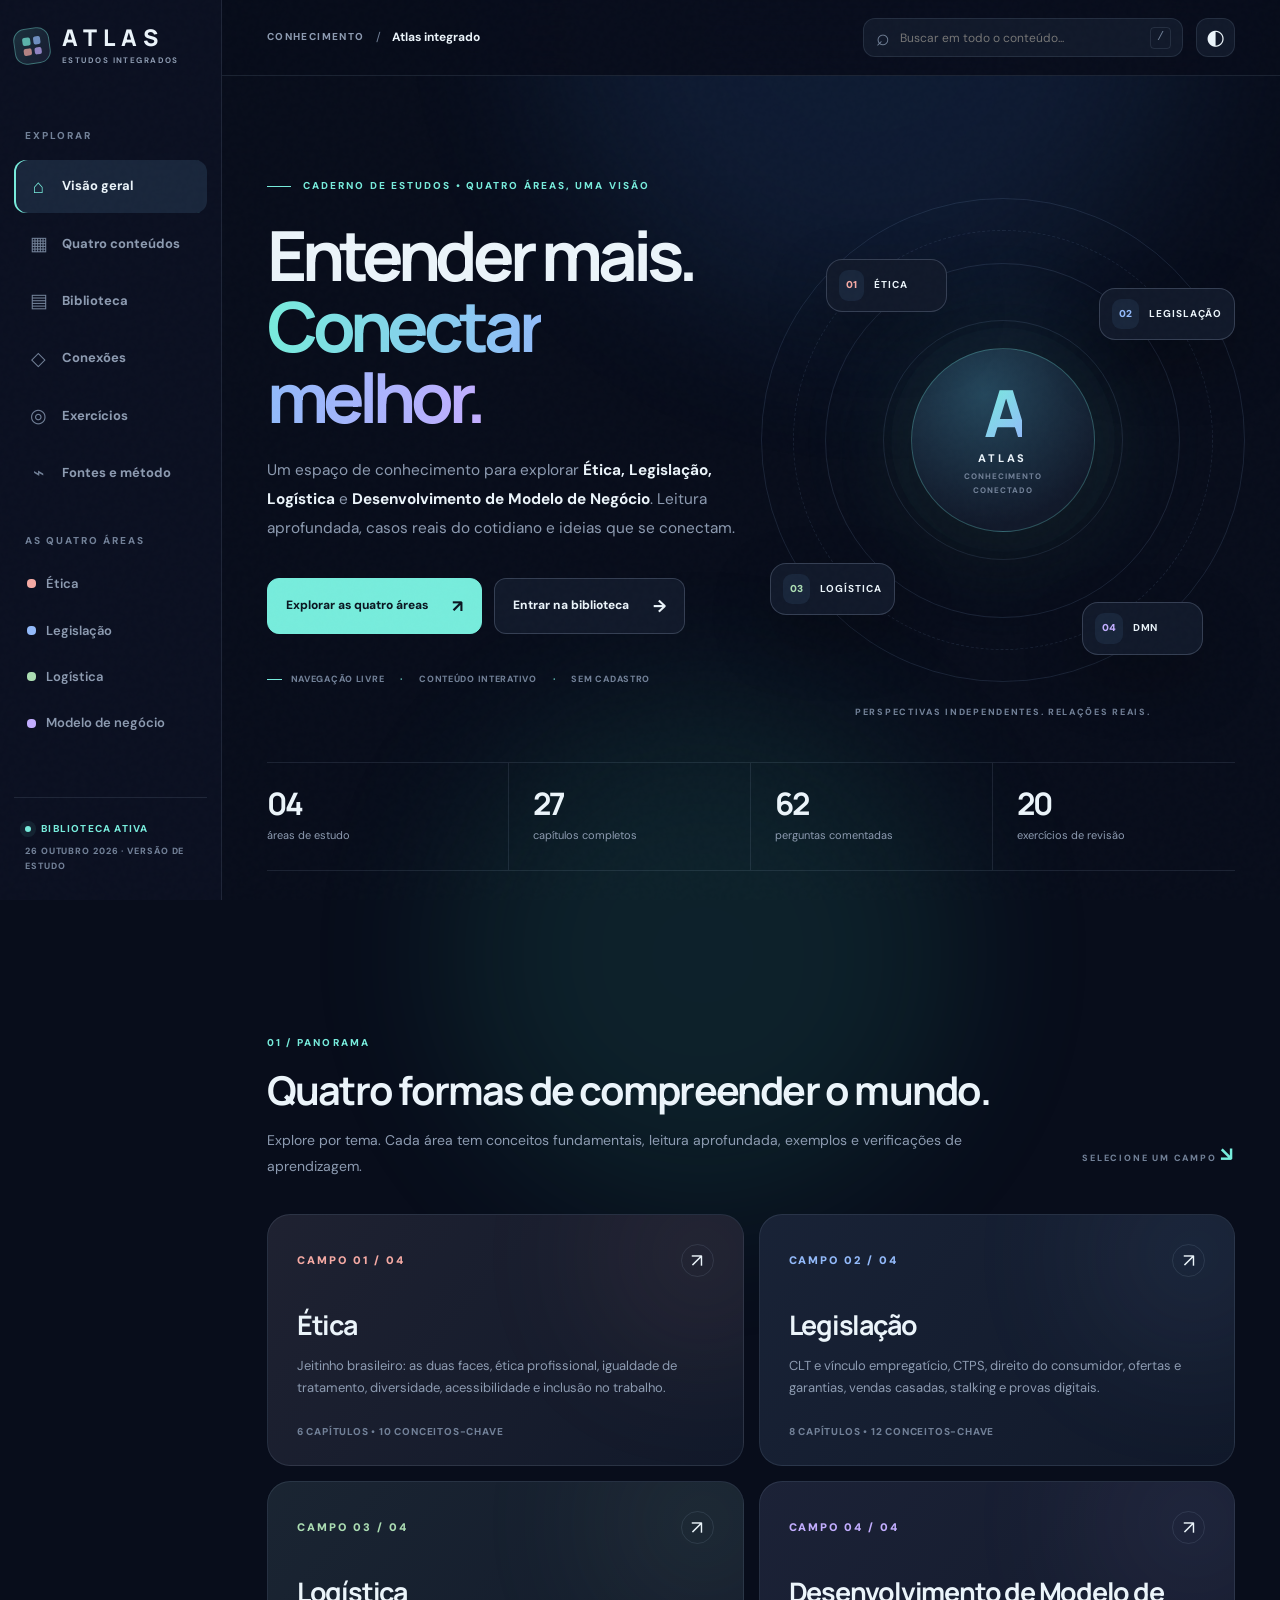
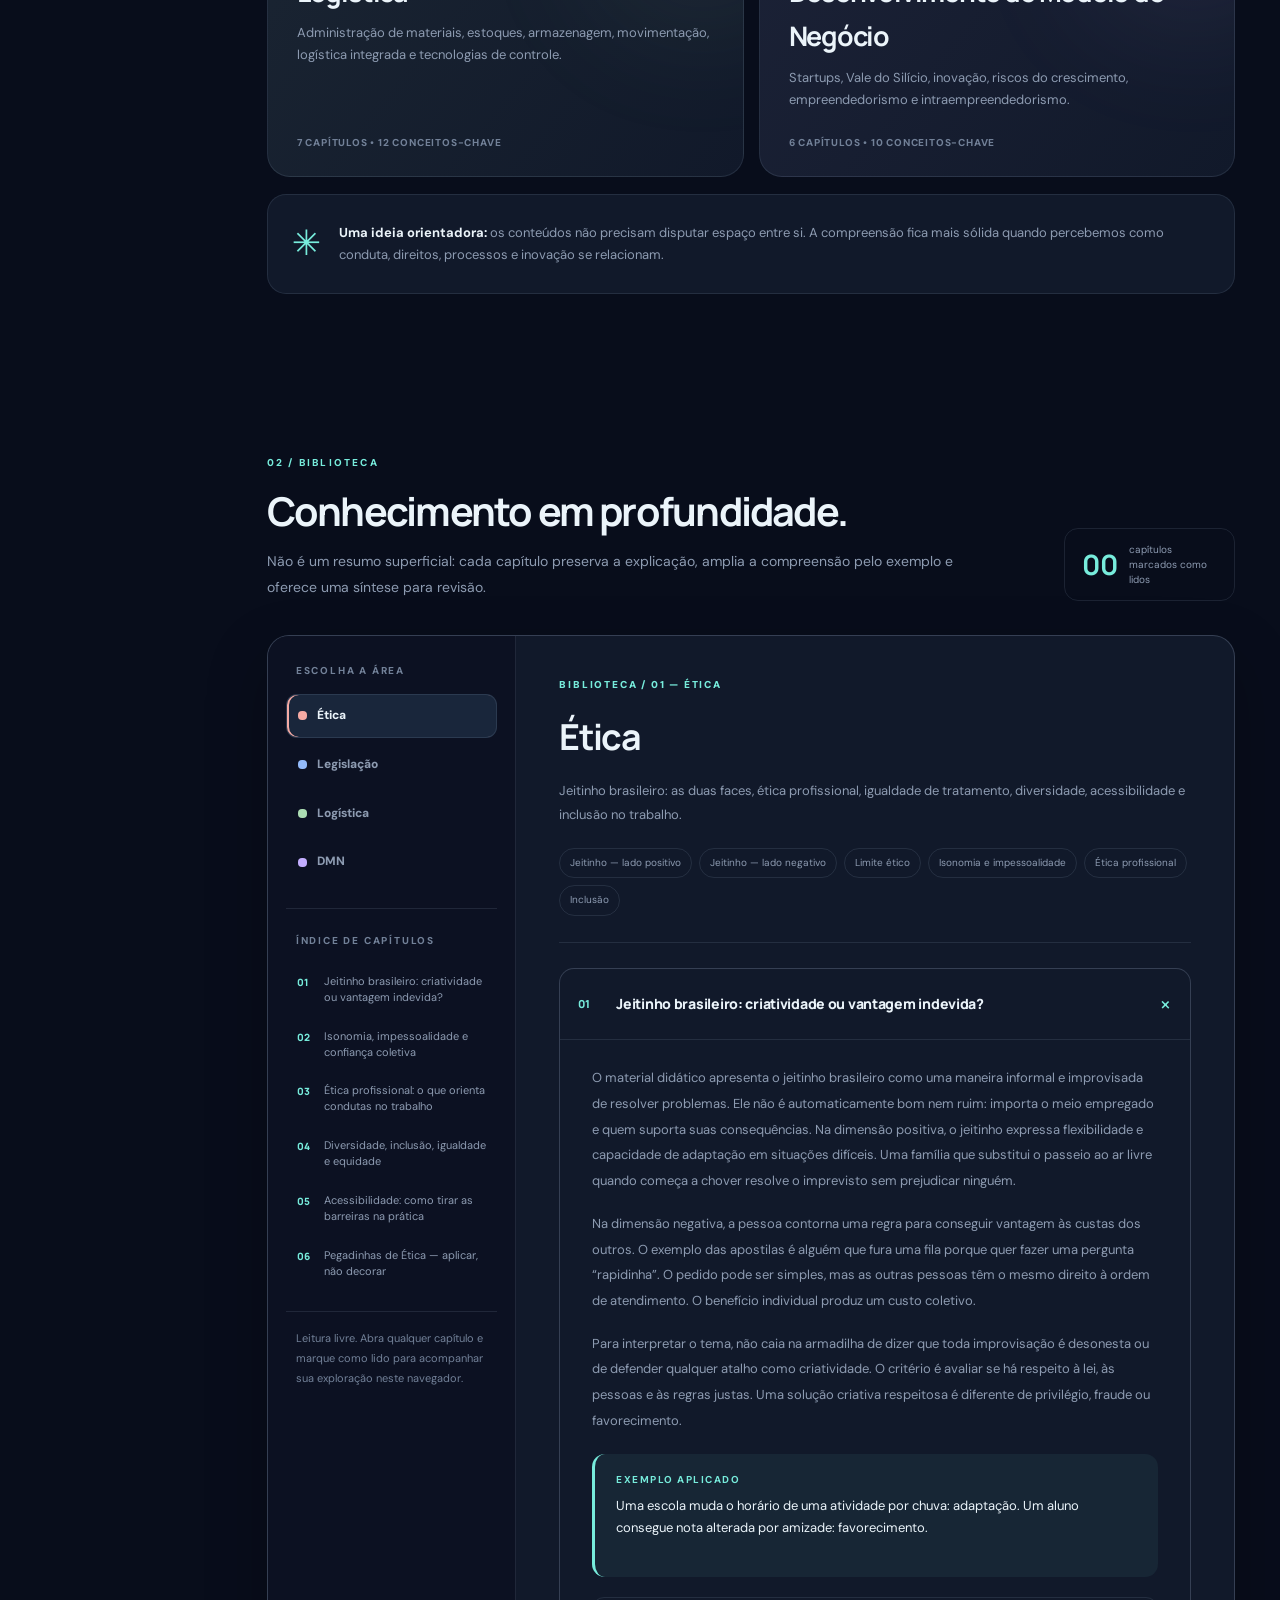
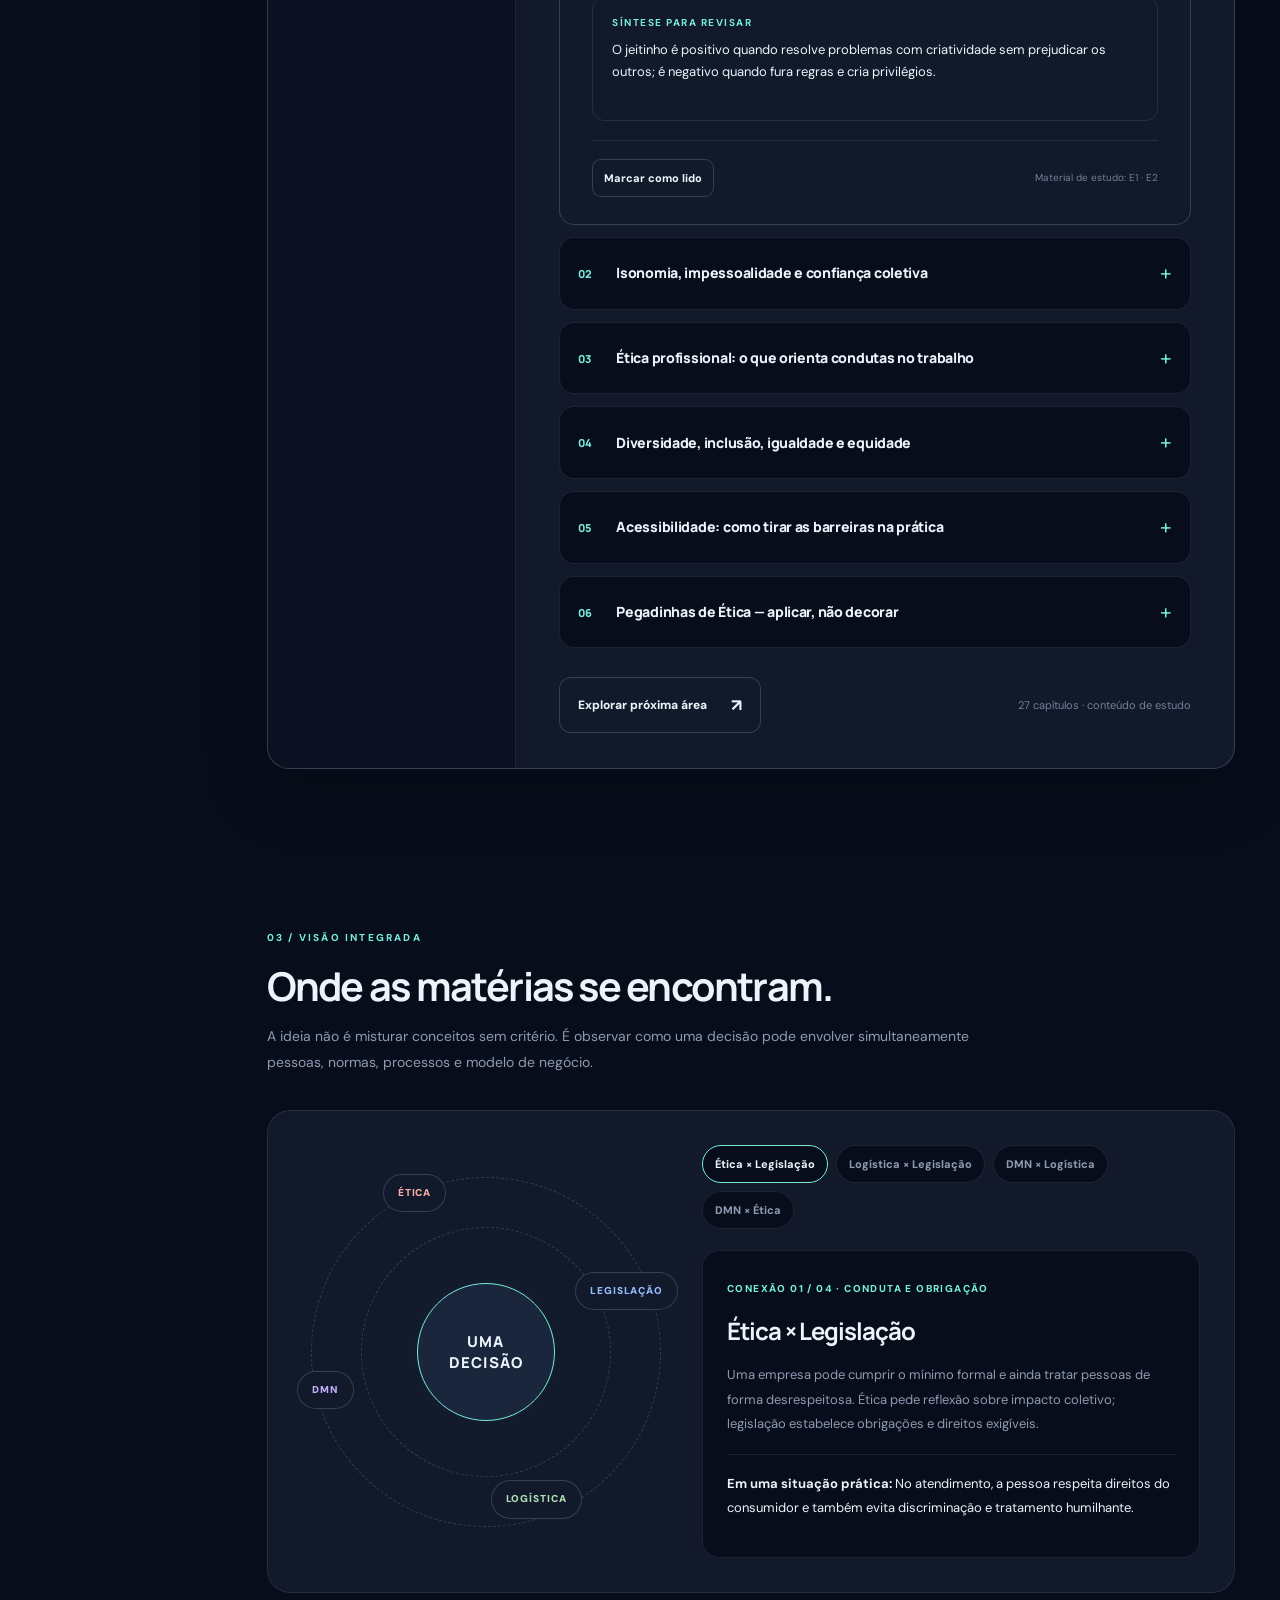
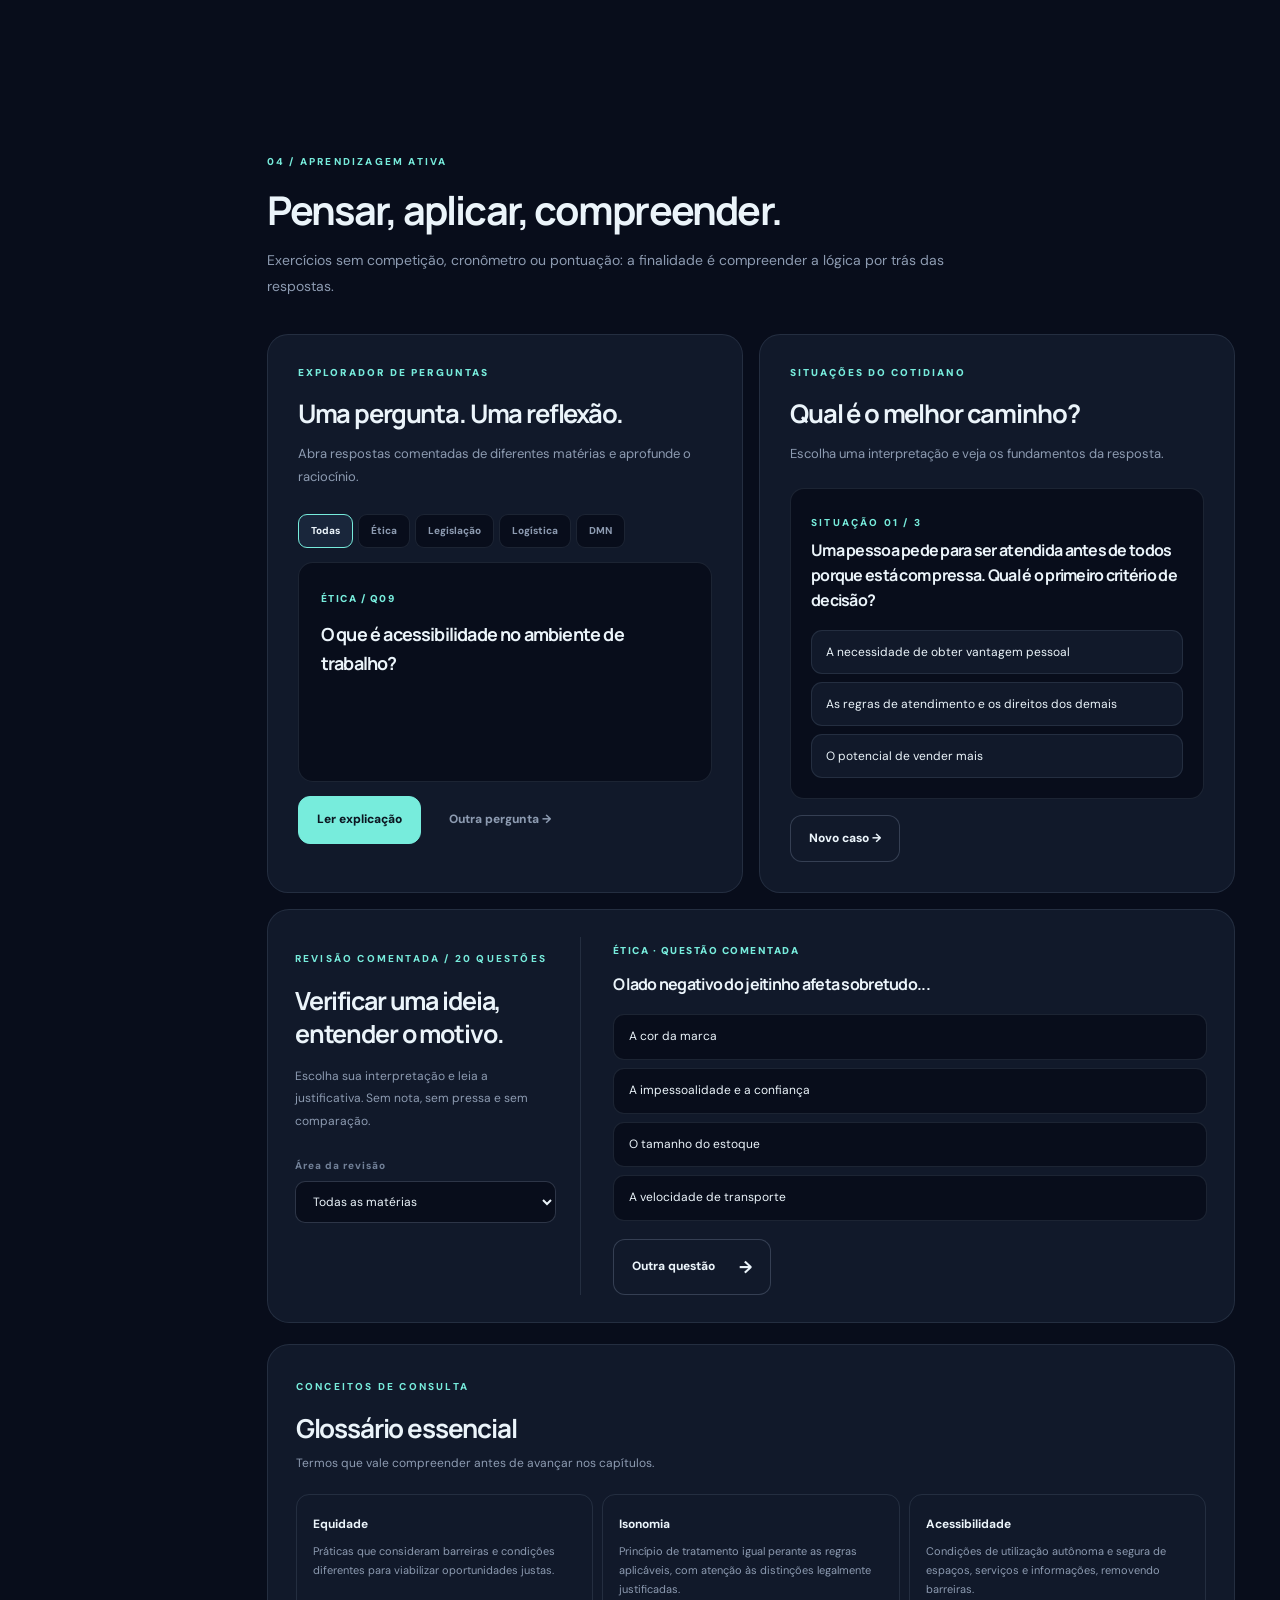
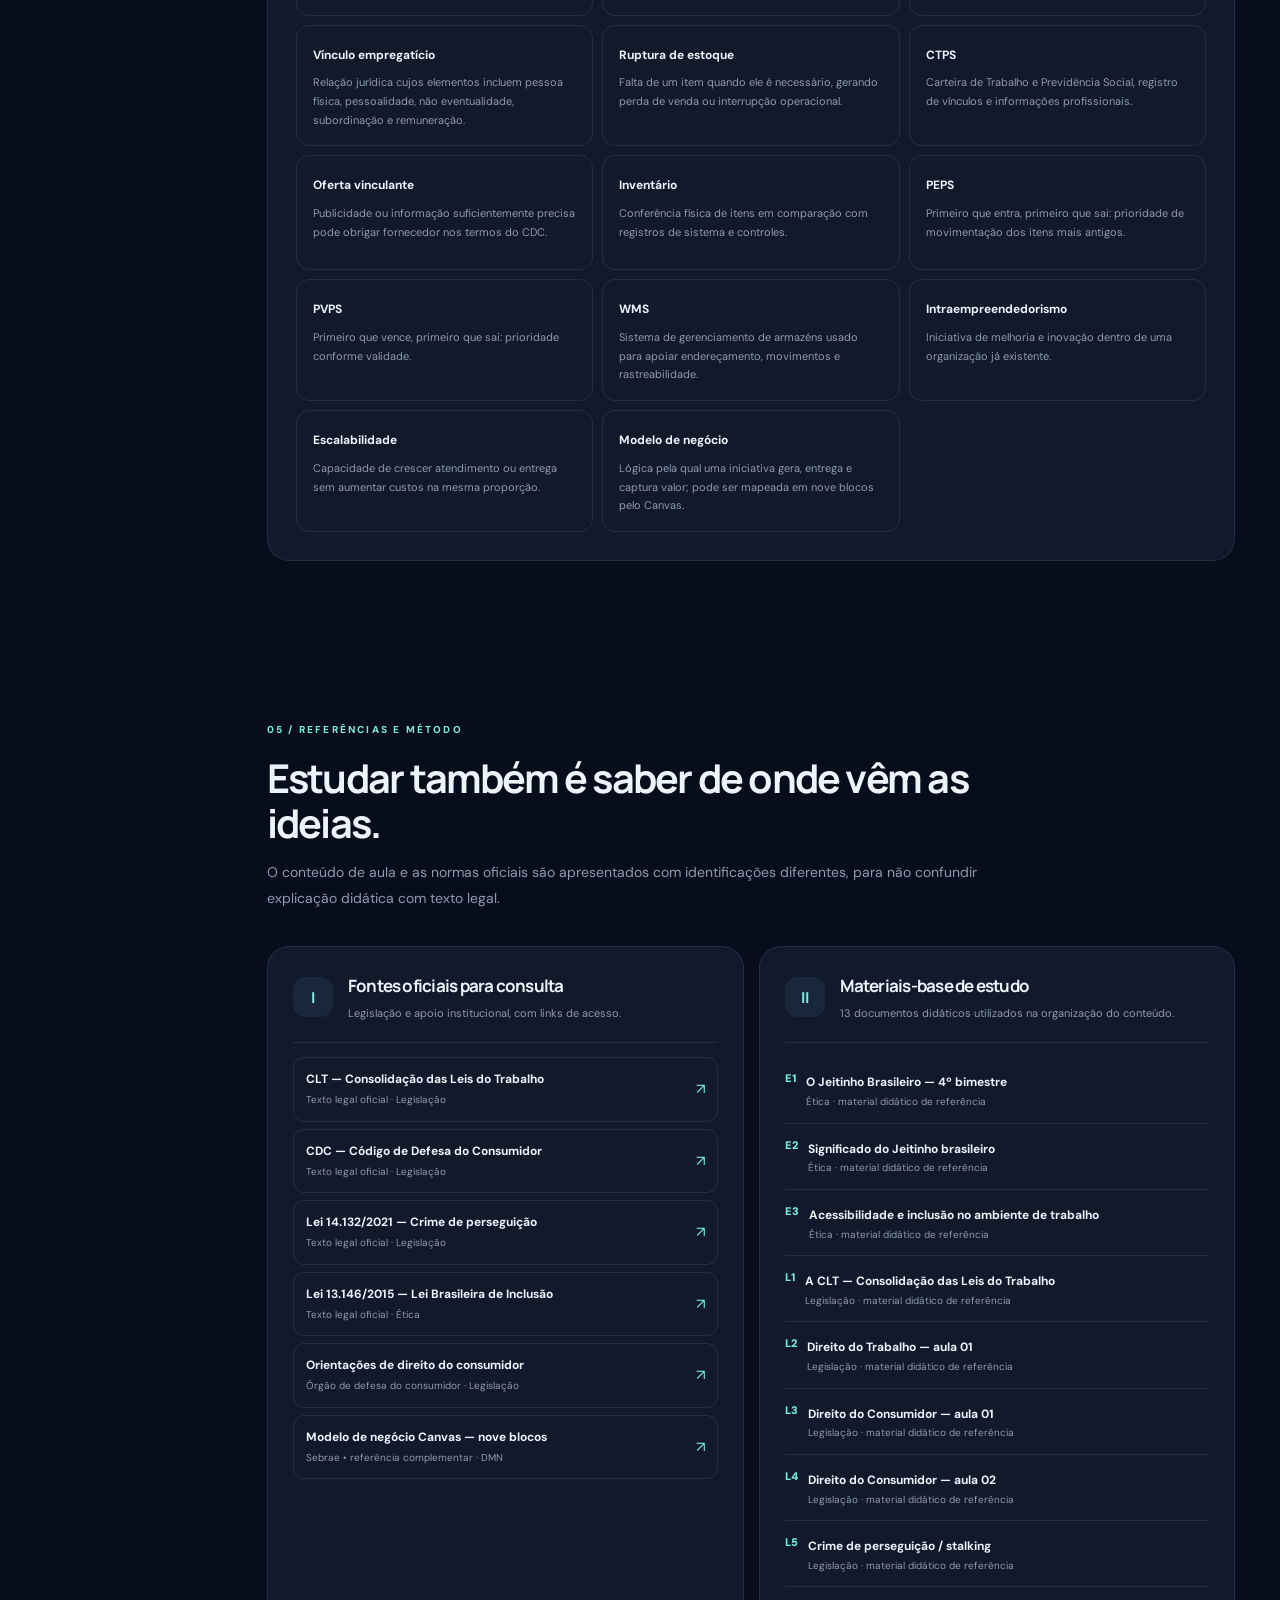
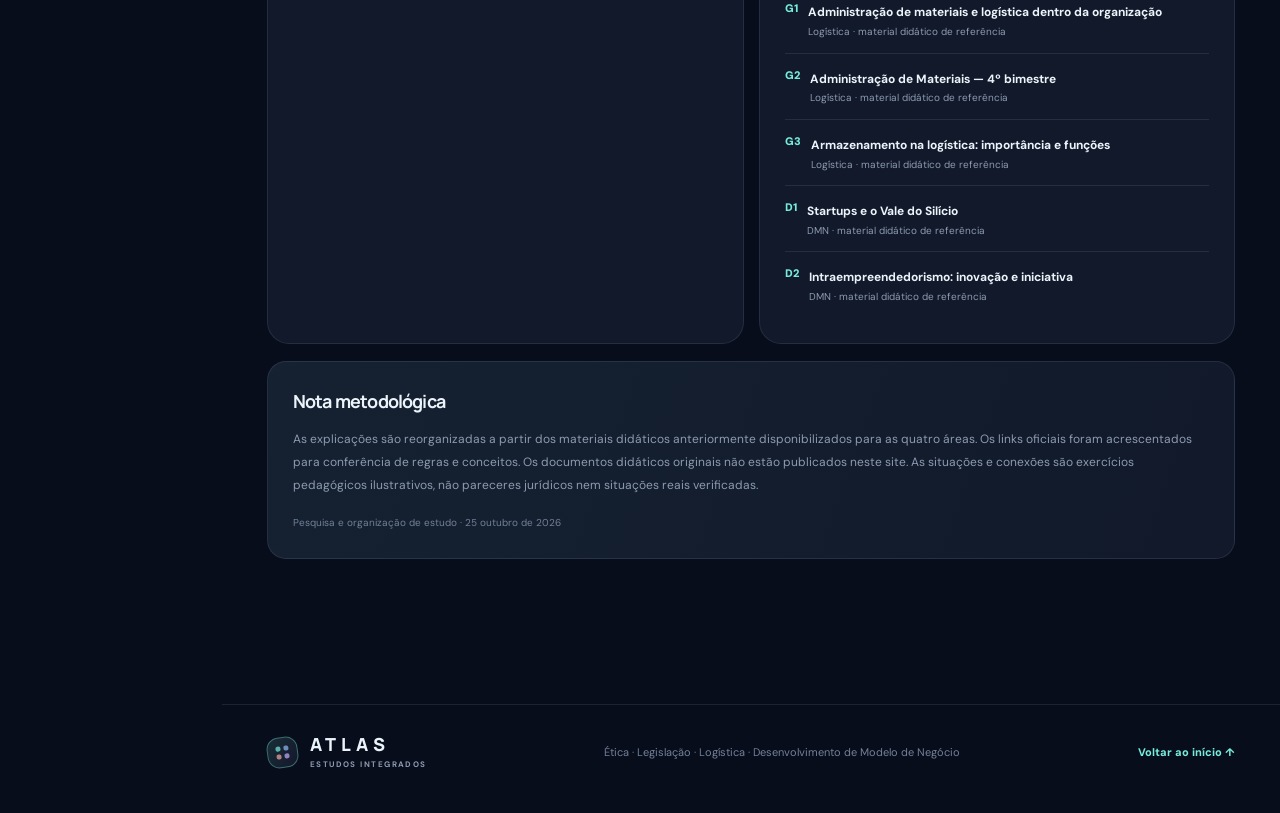
==== index.html @ 0738936f "Publica ATLAS: Ética, Legislação, Logística e DMN com estudo interativo" ====
<!DOCTYPE html>
<html lang="pt-BR" data-theme="dark">
<head>
  <meta charset="utf-8">
  <meta name="viewport" content="width=device-width, initial-scale=1">
  <meta name="theme-color" content="#080e1d">
  <meta name="description" content="Atlas de estudos: Ética, Legislação, Logística e Desenvolvimento de Modelo de Negócio. Biblioteca interativa com 27 capítulos, exemplos, conceitos, exercícios e fontes.">
  <title>ATLAS | Quatro áreas do conhecimento</title>
  <link rel="icon" type="image/svg+xml" href="assets/favicon.svg">
  <link rel="stylesheet" href="assets/style.css">
  <script defer src="assets/data.js"></script>
  <script defer src="assets/app.js"></script>
</head>
<body>
  <div class="ambient ambient-one" aria-hidden="true"></div><div class="ambient ambient-two" aria-hidden="true"></div>
  <div class="grain" aria-hidden="true"></div>
  <div class="page-progress" id="pageProgress" aria-hidden="true"></div>
  <div class="app-shell">
    <aside class="side" id="sidebar" aria-label="Navegação principal">
      <a class="brand" href="#inicio" aria-label="ATLAS, início"><span class="brand-icon"><span></span><span></span><span></span><span></span></span><span class="brand-name">ATLAS <small>ESTUDOS INTEGRADOS</small></span></a>
      <div class="side-label">EXPLORAR</div>
      <nav class="side-nav">
        <a class="nav-item active" href="#inicio"><span class="nav-symbol">⌂</span> Visão geral</a>
        <a class="nav-item" href="#materias"><span class="nav-symbol">▦</span> Quatro conteúdos</a>
        <a class="nav-item" href="#biblioteca"><span class="nav-symbol">▤</span> Biblioteca</a>
        <a class="nav-item" href="#conexoes"><span class="nav-symbol">◇</span> Conexões</a>
        <a class="nav-item" href="#pratica"><span class="nav-symbol">◎</span> Exercícios</a>
        <a class="nav-item" href="#fontes"><span class="nav-symbol">⌁</span> Fontes e método</a>
      </nav>
      <div class="side-label" style="margin-top:33px">AS QUATRO ÁREAS</div>
      <div class="side-subjects">
        <button class="side-subject" data-subject="etica"><span class="subject-dot coral"></span>Ética</button>
        <button class="side-subject" data-subject="leg"><span class="subject-dot blue"></span>Legislação</button>
        <button class="side-subject" data-subject="log"><span class="subject-dot green"></span>Logística</button>
        <button class="side-subject" data-subject="dmn"><span class="subject-dot purple"></span>Modelo de negócio</button>
      </div>
      <div class="side-footer"><span class="live-point"></span> BIBLIOTECA ATIVA <small>26 OUTUBRO 2026 · VERSÃO DE ESTUDO</small></div>
    </aside>
    <div class="main-wrap">
      <header class="topbar">
        <button class="icon-btn menu-trigger" id="mobileMenu" aria-label="Abrir menu" aria-expanded="false">☰</button>
        <div class="top-location"><span class="crumb">CONHECIMENTO</span><span class="crumb-div">/</span><strong>Atlas integrado</strong></div>
        <div class="top-actions">
          <div class="search-wrap"><span class="search-icon">⌕</span><input id="siteSearch" type="search" autocomplete="off" aria-label="Pesquisar no atlas" placeholder="Buscar em todo o conteúdo..."><kbd>/</kbd><div class="search-results" id="searchResults" role="status" aria-live="polite" hidden></div></div>
          <button class="icon-btn" id="themeToggle" type="button" aria-label="Alternar tema" title="Alternar visual">◐</button>
        </div>
      </header>
      <main>
        <section id="inicio" class="hero section-shell">
          <div class="hero-copy reveal">
            <div class="eyebrow"><span class="mini-line"></span>CADERNO DE ESTUDOS • QUATRO ÁREAS, UMA VISÃO</div>
            <h1>Entender mais.<br><span class="display-accent">Conectar melhor.</span></h1>
            <p class="hero-desc">Um espaço de conhecimento para explorar <strong>Ética, Legislação, Logística</strong> e <strong>Desenvolvimento de Modelo de Negócio</strong>. Leitura aprofundada, casos reais do cotidiano e ideias que se conectam.</p>
            <div class="hero-ctas"><a class="btn btn-main" href="#materias">Explorar as quatro áreas <span>↗</span></a><a class="btn btn-soft" href="#biblioteca">Entrar na biblioteca <span>→</span></a></div>
            <div class="hero-meta"><span><i class="meta-line"></i> NAVEGAÇÃO LIVRE</span><span>CONTEÚDO INTERATIVO</span><span>SEM CADASTRO</span></div>
          </div>
          <div class="hero-visual reveal" aria-label="Visualização ilustrativa das quatro áreas de conhecimento">
            <div class="visual-glow"></div><div class="orbit orbit-one"></div><div class="orbit orbit-two"></div><div class="orbit orbit-three"></div><div class="orbit-dashed"></div>
            <div class="orbit-center"><span class="center-figure">A</span><small>ATLAS</small><span>CONHECIMENTO<br>CONECTADO</span></div>
            <button class="orbit-node orb-etica" data-subject="etica"><span class="node-mark coral">01</span><strong>ÉTICA</strong></button>
            <button class="orbit-node orb-leg" data-subject="leg"><span class="node-mark blue">02</span><strong>LEGISLAÇÃO</strong></button>
            <button class="orbit-node orb-log" data-subject="log"><span class="node-mark green">03</span><strong>LOGÍSTICA</strong></button>
            <button class="orbit-node orb-dmn" data-subject="dmn"><span class="node-mark purple">04</span><strong>DMN</strong></button>
            <div class="orbit-caption">PERSPECTIVAS INDEPENDENTES. RELAÇÕES REAIS.</div>
          </div>
          <div class="hero-stats reveal">
            <div><strong>04</strong><span>áreas de estudo</span></div><div><strong>27</strong><span>capítulos completos</span></div><div><strong>62</strong><span>perguntas comentadas</span></div><div><strong>20</strong><span>exercícios de revisão</span></div>
          </div>
        </section>
        <section id="materias" class="section-shell section-space">
          <div class="section-heading reveal"><div><span class="kicker">01 / PANORAMA</span><h2>Quatro formas de compreender o mundo.</h2><p>Explore por tema. Cada área tem conceitos fundamentais, leitura aprofundada, exemplos e verificações de aprendizagem.</p></div><span class="heading-aside">SELECIONE UM CAMPO <span>↘</span></span></div>
          <div class="subject-cards" id="subjectCards"></div>
          <div class="principle reveal"><span class="principle-star">✳</span><p><strong>Uma ideia orientadora:</strong> os conteúdos não precisam disputar espaço entre si. A compreensão fica mais sólida quando percebemos como conduta, direitos, processos e inovação se relacionam.</p></div>
        </section>
        <section id="biblioteca" class="section-shell section-space library">
          <div class="section-heading reveal"><div><span class="kicker">02 / BIBLIOTECA</span><h2>Conhecimento em profundidade.</h2><p>Não é um resumo superficial: cada capítulo preserva a explicação, amplia a compreensão pelo exemplo e oferece uma síntese para revisão.</p></div><div class="library-count"><span id="readCount">0</span><small>capítulos marcados como lidos</small></div></div>
          <div class="library-workspace reveal">
            <div class="library-rail"><span class="rail-label">ESCOLHA A ÁREA</span><div class="subject-tabs" id="subjectTabs"></div><div class="rail-line"></div><span class="rail-label">ÍNDICE DE CAPÍTULOS</span><div id="chapterIndex" class="chapter-index"></div><div class="rail-tip">Leitura livre. Abra qualquer capítulo e marque como lido para acompanhar sua exploração neste navegador.</div></div>
            <div class="reading-pane"><div class="reading-head"><span class="reading-overline" id="readingOverline">ÁREA DE ESTUDO</span><h3 id="readingTitle">Ética</h3><p id="readingDescription"></p><div class="topic-chips" id="keyTopics"></div></div><div id="chapterList" class="chapter-list"></div><div class="reading-bottom"><button class="btn btn-soft" id="nextSubject" type="button">Explorar próxima área <span>↗</span></button><span>27 capítulos · conteúdo de estudo</span></div></div>
          </div>
        </section>
        <section id="conexoes" class="section-shell section-space">
          <div class="section-heading reveal"><div><span class="kicker">03 / VISÃO INTEGRADA</span><h2>Onde as matérias se encontram.</h2><p>A ideia não é misturar conceitos sem critério. É observar como uma decisão pode envolver simultaneamente pessoas, normas, processos e modelo de negócio.</p></div></div>
          <div class="connection-layout reveal"><div class="connection-map"><div class="connection-ring ring-a"></div><div class="connection-ring ring-b"></div><div class="connection-core">UMA<br>DECISÃO</div><span class="connection-node co-1">ÉTICA</span><span class="connection-node co-2">LEGISLAÇÃO</span><span class="connection-node co-3">LOGÍSTICA</span><span class="connection-node co-4">DMN</span></div><div class="connection-content"><div class="connection-controls" id="connectionControls"></div><article class="connection-detail" id="connectionDetail" aria-live="polite"></article></div></div>
        </section>
        <section id="pratica" class="section-shell section-space">
          <div class="section-heading reveal"><div><span class="kicker">04 / APRENDIZAGEM ATIVA</span><h2>Pensar, aplicar, compreender.</h2><p>Exercícios sem competição, cronômetro ou pontuação: a finalidade é compreender a lógica por trás das respostas.</p></div></div>
          <div class="practice-grid reveal"><article class="practice-card practice-feature"><div class="practice-tag">EXPLORADOR DE PERGUNTAS</div><h3>Uma pergunta. Uma reflexão.</h3><p>Abra respostas comentadas de diferentes matérias e aprofunde o raciocínio.</p><div class="filter-row" id="questionFilters"></div><div class="question-display" id="questionDisplay"></div><div class="practice-actions"><button class="btn btn-main" type="button" id="revealAnswer">Ler explicação</button><button class="btn btn-quiet" type="button" id="newQuestion">Outra pergunta →</button></div></article><article class="practice-card practice-quiz"><div class="practice-tag">SITUAÇÕES DO COTIDIANO</div><h3>Qual é o melhor caminho?</h3><p>Escolha uma interpretação e veja os fundamentos da resposta.</p><div id="caseDisplay"></div><button class="btn btn-soft" type="button" id="nextCase">Novo caso →</button></article></div>
          <div class="reflection-workspace reveal"><div class="reflection-intro"><span class="kicker">REVISÃO COMENTADA / 20 QUESTÕES</span><h3>Verificar uma ideia, entender o motivo.</h3><p>Escolha sua interpretação e leia a justificativa. Sem nota, sem pressa e sem comparação.</p><div class="reflection-controls"><label for="reflectionScope">Área da revisão</label><select id="reflectionScope"><option value="all">Todas as matérias</option><option value="etica">Ética</option><option value="leg">Legislação</option><option value="log">Logística</option><option value="dmn">DMN</option></select></div></div><div class="reflection-body"><div id="reflectionCard"></div><button type="button" class="btn btn-soft" id="nextReflection">Outra questão <span>→</span></button></div></div>
          <div class="practice-extra reveal"><div class="practice-extra-title"><span class="kicker">CONCEITOS DE CONSULTA</span><h3>Glossário essencial</h3><p>Termos que vale compreender antes de avançar nos capítulos.</p></div><div id="glossaryGrid" class="glossary-grid"></div></div>
        </section>
        <section id="fontes" class="section-shell section-space sources-section">
          <div class="section-heading reveal"><div><span class="kicker">05 / REFERÊNCIAS E MÉTODO</span><h2>Estudar também é saber de onde vêm as ideias.</h2><p>O conteúdo de aula e as normas oficiais são apresentados com identificações diferentes, para não confundir explicação didática com texto legal.</p></div></div>
          <div class="source-columns reveal"><div class="source-panel"><div class="source-panel-label"><span class="source-icon">I</span><div><h3>Fontes oficiais para consulta</h3><p>Legislação e apoio institucional, com links de acesso.</p></div></div><div id="officialSources" class="source-links"></div></div><div class="source-panel"><div class="source-panel-label"><span class="source-icon">II</span><div><h3>Materiais-base de estudo</h3><p>13 documentos didáticos utilizados na organização do conteúdo.</p></div></div><div id="manualSources" class="manual-sources"></div></div></div>
          <div class="method-note reveal"><h3>Nota metodológica</h3><p>As explicações são reorganizadas a partir dos materiais didáticos anteriormente disponibilizados para as quatro áreas. Os links oficiais foram acrescentados para conferência de regras e conceitos. Os documentos didáticos originais não estão publicados neste site. As situações e conexões são exercícios pedagógicos ilustrativos, não pareceres jurídicos nem situações reais verificadas.</p><span>Pesquisa e organização de estudo · 25 outubro de 2026</span></div>
        </section>
        <footer class="footer section-shell"><a href="#inicio" class="brand footbrand"><span class="brand-icon"><span></span><span></span><span></span><span></span></span><span class="brand-name">ATLAS <small>ESTUDOS INTEGRADOS</small></span></a><p>Ética · Legislação · Logística · Desenvolvimento de Modelo de Negócio</p><a href="#inicio" class="backtop">Voltar ao início ↑</a></footer>
      </main>
    </div>
  </div>
</body>
</html>
---- assets/style.css ----
@import url('https://fonts.googleapis.com/css2?family=DM+Sans:wght@400;500;600;700;800&family=Manrope:wght@400;500;600;700;800&display=swap');
:root{color-scheme:dark;--bg:#080d1b;--side:#0b1021;--paper:#11192a;--panel:#111b2d;--muted:#8d9bb1;--subtle:#728198;--text:#ebf4fa;--line:rgba(192,213,244,.11);--line-strong:rgba(192,213,244,.2);--teal:#77ecdc;--blue:#93bafa;--coral:#f5aaa4;--green:#acddb3;--purple:#c3aeff;--accent:#77ecdc;--shade:0 24px 60px rgba(0,0,0,.25);--radius:20px;--hover:#19263b}
html[data-theme=light]{color-scheme:light;--bg:#f6f7fb;--side:#ecf0f7;--paper:#fff;--panel:#fff;--text:#17243b;--muted:#53637d;--subtle:#70809b;--line:rgba(35,59,100,.12);--line-strong:rgba(35,59,100,.22);--teal:#007c70;--blue:#2a68ce;--coral:#a64955;--green:#297f55;--purple:#6951c6;--accent:#007c70;--shade:0 15px 50px rgba(46,67,105,.07);--hover:#edf1f7}
*{box-sizing:border-box}html{scroll-behavior:smooth;scroll-padding-top:90px}body{font:15px/1.65 'DM Sans',system-ui,-apple-system,sans-serif;background:var(--bg);color:var(--text);margin:0;overflow-x:hidden}button,input{font:inherit}button{cursor:pointer}a{color:inherit;text-decoration:none}button:focus-visible,a:focus-visible,input:focus-visible,summary:focus-visible{outline:2px solid var(--teal);outline-offset:3px}::selection{background:rgba(119,236,220,.25)}.ambient{position:fixed;border-radius:50%;pointer-events:none;filter:blur(80px);opacity:.11;z-index:-1}.ambient-one{background:#448eea;width:650px;height:650px;top:-320px;right:7%}.ambient-two{background:#39c9a8;width:510px;height:510px;bottom:-310px;left:35%}.grain{position:fixed;inset:0;z-index:100;pointer-events:none;opacity:.1;background-image:url("data:image/svg+xml,%3Csvg viewBox='0 0 180 180' xmlns='http://www.w3.org/2000/svg'%3E%3Cfilter id='n'%3E%3CfeTurbulence type='fractalNoise' baseFrequency='.9' numOctaves='3' stitchTiles='stitch'/%3E%3C/filter%3E%3Crect width='100%25' height='100%25' filter='url(%23n)' opacity='.16'/%3E%3C/svg%3E")}.page-progress{position:fixed;top:0;left:0;height:2px;background:linear-gradient(90deg,var(--teal),var(--blue),var(--purple));width:0;z-index:121;pointer-events:none}.app-shell{display:grid;grid-template-columns:248px minmax(0,1fr);min-height:100vh}.side{background:var(--side);border-right:1px solid var(--line);height:100vh;position:sticky;top:0;display:flex;flex-direction:column;padding:32px 19px;gap:0;z-index:50}.brand{display:flex;align-items:center;gap:12px;white-space:nowrap}.brand-icon{position:relative;width:36px;height:36px;border:1px solid rgba(119,236,220,.38);background:linear-gradient(130deg,rgba(119,236,220,.15),rgba(195,174,255,.07));border-radius:12px;display:grid;grid-template-columns:repeat(2,1fr);grid-template-rows:repeat(2,1fr);gap:3px;padding:8px;transform:rotate(-8deg)}.brand-icon span{background:var(--teal);opacity:.7;border-radius:2px}.brand-icon span:nth-child(2){background:var(--blue)}.brand-icon span:nth-child(3){background:var(--coral)}.brand-icon span:nth-child(4){background:var(--purple)}.brand-name{font:800 23px/1 'Manrope',sans-serif;letter-spacing:.26em}.brand-name small{display:block;font:700 8px/1.5 'DM Sans',sans-serif;letter-spacing:.18em;color:var(--muted);margin-top:5px}.side-label{color:var(--subtle);font-size:10px;letter-spacing:.2em;font-weight:800;margin:62px 11px 15px}.side-nav{display:grid;gap:4px}.nav-item{display:flex;align-items:center;gap:12px;font-size:13px;font-weight:700;color:var(--muted);border-radius:12px;padding:11px 13px;transition:.2s}.nav-item:hover,.nav-item.active{background:var(--hover);color:var(--text)}.nav-item.active{box-shadow:inset 2px 0 var(--teal)}.nav-symbol{font-size:19px;font-family:serif;width:23px;text-align:center;font-weight:400;color:var(--subtle)}.nav-item.active .nav-symbol{color:var(--teal)}.side-subjects{display:grid;gap:7px}.side-subject{background:transparent;border:0;display:flex;align-items:center;text-align:left;gap:10px;border-radius:10px;padding:9px 13px;color:var(--muted);font-size:13px;font-weight:600;transition:.2s}.side-subject:hover{background:var(--hover);color:var(--text)}.subject-dot{width:9px;height:9px;display:inline-block;border-radius:4px;flex:none}.subject-dot.coral{background:var(--coral)}.subject-dot.blue{background:var(--blue)}.subject-dot.green{background:var(--green)}.subject-dot.purple{background:var(--purple)}.side-footer{border-top:1px solid var(--line);margin-top:auto;padding:23px 11px 0;font-size:10px;font-weight:800;letter-spacing:.12em;color:var(--teal)}.side-footer small{display:block;font-size:9px;color:var(--subtle);letter-spacing:.1em;margin-top:7px}.live-point{width:6px;height:6px;background:var(--teal);box-shadow:0 0 0 5px rgba(119,236,220,.08);border-radius:100%;display:inline-block;margin-right:7px}.main-wrap{min-width:0}.topbar{height:76px;border-bottom:1px solid var(--line);display:flex;align-items:center;justify-content:space-between;gap:14px;padding:0 clamp(24px,5vw,72px);position:sticky;top:0;background:color-mix(in srgb,var(--bg) 90%,transparent);backdrop-filter:blur(24px);z-index:40}.top-location{display:flex;gap:11px;align-items:center;font-size:12px;color:var(--muted)}.top-location strong{color:var(--text)}.crumb{font-size:10px;letter-spacing:.14em;font-weight:800}.crumb-div{color:var(--subtle)}.top-actions{display:flex;gap:13px;align-items:center}.search-wrap{position:relative}.search-wrap input{width:min(320px,27vw);height:39px;color:var(--text);background:var(--paper);border:1px solid var(--line);border-radius:12px;padding:8px 42px 8px 36px;font-size:12px;outline:0;transition:width .2s,border .2s}.search-wrap input:focus{border-color:var(--teal);width:min(380px,32vw)}.search-icon{position:absolute;left:13px;top:0;bottom:0;display:grid;place-items:center;color:var(--subtle);font-size:23px}.search-wrap kbd{position:absolute;right:12px;top:9px;color:var(--subtle);font-size:12px;border:1px solid var(--line);border-radius:4px;padding:0 6px}.search-results{position:absolute;z-index:99;top:45px;right:0;width:min(480px,85vw);max-height:375px;overflow:auto;border-radius:16px;background:var(--paper);border:1px solid var(--line-strong);box-shadow:var(--shade);padding:8px}.search-results[hidden]{display:none}.search-hit{display:block;width:100%;padding:12px 14px;text-align:left;background:transparent;border:0;border-radius:10px;color:var(--text)}.search-hit:hover{background:var(--hover)}.search-hit small{display:block;font-size:10px;color:var(--teal);letter-spacing:.09em;font-weight:800;text-transform:uppercase}.search-hit strong{display:block;font-size:13px;margin-top:3px}.empty-search{font-size:12px;color:var(--muted);padding:15px}.icon-btn{height:39px;width:39px;background:var(--paper);border:1px solid var(--line);border-radius:12px;color:var(--text);font-size:21px}.icon-btn:hover{border-color:var(--teal)}.menu-trigger{display:none}.section-shell{width:min(1300px,100%);margin-inline:auto;padding-inline:clamp(24px,5vw,72px)}.hero{display:grid;grid-template-columns:minmax(0,1.02fr) minmax(340px,.98fr);column-gap:20px;align-items:center;min-height:calc(100svh - 76px);padding-top:42px;padding-bottom:24px}.hero-copy{padding:60px 0 76px}.eyebrow{font-size:10px;color:var(--teal);letter-spacing:.21em;font-weight:800;display:flex;align-items:center;gap:12px}.mini-line{height:1px;width:24px;background:var(--teal)}h1,h2,h3,h4{font-family:Manrope,system-ui,sans-serif;letter-spacing:-.045em}h1{font-size:clamp(51px,5.55vw,94px);line-height:1.03;letter-spacing:-.075em;margin:24px 0}h1 .display-accent{background:linear-gradient(95deg,var(--teal),var(--blue) 58%,var(--purple));color:transparent;background-clip:text}.hero-desc{font-size:clamp(15px,1.2vw,17px);line-height:1.9;max-width:600px;color:var(--muted)}.hero-desc strong{font-weight:700;color:var(--text)}.hero-ctas{display:flex;gap:12px;flex-wrap:wrap;margin-top:34px}.btn{border-radius:12px;padding:13px 18px;border:1px solid var(--line-strong);font-size:12px;font-weight:800;display:inline-flex;align-items:center;gap:24px;justify-content:space-between;transition:transform .2s,border .2s,background .2s;white-space:nowrap}.btn span{font-size:17px}.btn:hover{transform:translateY(-2px)}.btn-main{background:var(--teal);color:#0b1621;border-color:var(--teal)}.btn-soft{background:var(--paper);color:var(--text)}.btn-quiet{background:transparent;color:var(--muted);border-color:transparent}.btn-quiet:hover{color:var(--text)}.hero-meta{display:flex;align-items:center;gap:16px;flex-wrap:wrap;color:var(--subtle);letter-spacing:.08em;font-weight:800;font-size:9px;margin-top:38px}.hero-meta>span+span::before{content:'·';margin-right:16px;color:var(--teal)}.meta-line{width:15px;height:1px;background:var(--teal);display:inline-block;vertical-align:middle;margin-right:6px}.hero-visual{min-height:565px;position:relative;display:grid;place-items:center;overflow:visible}.visual-glow{width:350px;height:350px;border-radius:100%;position:absolute;background:radial-gradient(circle,rgba(119,236,220,.1),transparent 72%);filter:blur(26px)}.orbit,.orbit-dashed{position:absolute;border-radius:50%;border:1px solid rgba(122,149,187,.17)}.orbit-one{width:240px;height:240px}.orbit-two{width:355px;height:355px}.orbit-three{width:484px;height:484px}.orbit-dashed{width:420px;height:420px;border-style:dashed;border-color:rgba(122,149,187,.15);animation:rotateOrbit 90s linear infinite}@keyframes rotateOrbit{to{transform:rotate(360deg)}}.orbit-center{position:relative;z-index:2;width:184px;height:184px;border-radius:50%;background:radial-gradient(circle at 40% 25%,#24465b,var(--paper) 75%);border:1px solid rgba(119,236,220,.27);box-shadow:0 0 0 20px rgba(119,236,220,.015),0 25px 70px rgba(0,0,0,.25);display:flex;flex-direction:column;justify-content:center;align-items:center;gap:3px;text-align:center}.orbit-center .center-figure{font:800 65px/.9 Manrope;letter-spacing:-.09em;background:linear-gradient(135deg,var(--teal),var(--blue));color:transparent;background-clip:text}.orbit-center small{font-size:11px;letter-spacing:.25em;font-weight:800;margin-top:4px}.orbit-center>span:last-child{font-size:8px;letter-spacing:.13em;line-height:1.65;color:var(--subtle);font-weight:800}.orbit-node{position:absolute;z-index:4;background:var(--paper);border:1px solid var(--line-strong);border-radius:16px;min-width:121px;padding:10px 12px;display:flex;align-items:center;gap:10px;color:var(--text);box-shadow:var(--shade);transition:transform .2s,border .2s;animation:breathe 5s ease-in-out infinite}.orbit-node:hover{transform:translateY(-5px);border-color:var(--teal)}.orbit-node strong{font-size:10px;letter-spacing:.09em}.node-mark{padding:7px;border-radius:9px;font-size:10px;font-weight:900;background:var(--hover)}.node-mark.coral{color:var(--coral)}.node-mark.blue{color:var(--blue)}.node-mark.green{color:var(--green)}.node-mark.purple{color:var(--purple)}.orb-etica{top:18%;left:12%;animation-delay:-.4s}.orb-leg{top:23%;right:0;animation-delay:-1.7s}.orb-log{bottom:19%;left:0;animation-delay:-2.8s}.orb-dmn{bottom:12%;right:7%;animation-delay:-3.3s}@keyframes breathe{50%{translate:0 -8px}}.orbit-caption{position:absolute;bottom:3px;font-size:9px;letter-spacing:.19em;color:var(--subtle);font-weight:800;text-align:center}.hero-stats{grid-column:1/-1;display:grid;grid-template-columns:repeat(4,1fr);gap:0;border-top:1px solid var(--line);border-bottom:1px solid var(--line);margin-bottom:14px}.hero-stats>div{padding:25px 24px;border-right:1px solid var(--line)}.hero-stats>div:first-child{padding-left:0}.hero-stats>div:last-child{border-right:0}.hero-stats strong{font:700 31px/1 Manrope;display:block;letter-spacing:-.06em}.hero-stats span{font-size:11px;color:var(--muted);display:block;margin-top:7px}.section-space{padding-top:120px;padding-bottom:35px}.section-heading{display:flex;align-items:end;justify-content:space-between;gap:20px;margin-bottom:34px}.kicker{color:var(--teal);font-size:10px;font-weight:800;letter-spacing:.22em}.section-heading h2{font-size:clamp(31px,3.1vw,54px);line-height:1.13;margin:15px 0;max-width:740px}.section-heading p{color:var(--muted);line-height:1.85;margin:0;max-width:720px;font-size:14px}.heading-aside{color:var(--subtle);white-space:nowrap;font-size:9px;letter-spacing:.2em;font-weight:800;margin-bottom:9px}.heading-aside span{font-size:20px;color:var(--teal)}.subject-cards{display:grid;grid-template-columns:repeat(2,minmax(0,1fr));gap:15px}.subject-card{position:relative;padding:29px 29px 25px;overflow:hidden;background:linear-gradient(130deg,color-mix(in srgb,var(--paper) 94%,var(--subject-color)),var(--paper));border:1px solid var(--line);border-radius:23px;min-height:252px;display:flex;flex-direction:column;align-items:stretch;text-align:left;color:var(--text);transition:transform .3s,border .3s,box-shadow .3s}.subject-card:hover{transform:translateY(-5px);border-color:color-mix(in srgb,var(--subject-color) 58%,var(--line));box-shadow:var(--shade)}.subject-card::after{content:'';position:absolute;right:-50px;top:-50px;width:180px;height:180px;border-radius:50%;background:var(--subject-color);filter:blur(80px);opacity:.12}.subject-card .sub-top{display:flex;align-items:center;justify-content:space-between;position:relative;z-index:1}.sub-code{font-size:11px;color:var(--subject-color);letter-spacing:.18em;font-weight:900}.sub-arrow{width:33px;height:33px;display:grid;place-items:center;border:1px solid var(--line);border-radius:50%;font-size:19px;transition:transform .2s}.subject-card:hover .sub-arrow{transform:rotate(45deg);border-color:var(--subject-color)}.subject-card h3{font-size:clamp(25px,2.1vw,35px);margin:26px 0 8px;position:relative;z-index:1}.subject-card p{color:var(--muted);font-size:13px;line-height:1.7;margin:0;position:relative;z-index:1}.sub-foot{margin-top:auto;padding-top:24px;font-weight:800;font-size:10px;color:var(--subtle);letter-spacing:.08em}.principle{display:flex;align-items:center;gap:18px;border:1px solid var(--line);background:var(--paper);border-radius:19px;padding:20px 24px;margin-top:17px}.principle-star{font-size:35px;color:var(--teal)}.principle p{margin:0;color:var(--muted);font-size:13px;line-height:1.75}.principle strong{color:var(--text)}.library-count{border:1px solid var(--line);padding:13px 17px;border-radius:14px;white-space:nowrap;display:flex;align-items:center;gap:11px}.library-count span{font:700 28px Manrope;color:var(--teal)}.library-count small{font-size:10px;color:var(--muted);max-width:88px;white-space:normal;line-height:1.5}.library-workspace{display:grid;grid-template-columns:248px minmax(0,1fr);border:1px solid var(--line-strong);border-radius:22px;overflow:hidden;box-shadow:var(--shade);background:var(--paper)}.library-rail{background:color-mix(in srgb,var(--side) 85%,var(--paper));border-right:1px solid var(--line);padding:27px 18px}.rail-label{display:block;font-size:10px;letter-spacing:.18em;color:var(--subtle);font-weight:800;margin:0 10px 15px}.subject-tabs{display:grid;gap:5px}.subject-tab{display:flex;align-items:center;gap:10px;background:transparent;border:1px solid transparent;border-radius:11px;text-align:left;width:100%;padding:11px;color:var(--muted);font-size:12px;font-weight:800}.subject-tab:hover,.subject-tab.active{background:var(--hover);color:var(--text);border-color:var(--line)}.subject-tab.active{box-shadow:inset 2px 0 var(--subject-color)}.rail-line{height:1px;background:var(--line);margin:24px 0}.chapter-index{display:grid;gap:5px}.chapter-jump{display:flex;gap:8px;align-items:flex-start;text-align:left;border:0;border-radius:8px;padding:9px 11px;background:transparent;color:var(--muted);font-size:11px;line-height:1.45;width:100%}.chapter-jump:hover{background:var(--hover);color:var(--text)}.chapter-jump span{font:800 10px Manrope;color:var(--teal);min-width:19px;padding-top:1px}.rail-tip{font-size:11px;color:var(--subtle);line-height:1.8;border-top:1px solid var(--line);margin-top:22px;padding:17px 10px}.reading-pane{padding:35px clamp(20px,3.4vw,51px)}.reading-overline{font-size:10px;letter-spacing:.18em;color:var(--teal);font-weight:900}.reading-head{padding-bottom:26px;border-bottom:1px solid var(--line)}.reading-head h3{font-size:clamp(31px,2.8vw,44px);margin:12px 0}.reading-head p{color:var(--muted);font-size:13px;line-height:1.85;max-width:750px}.topic-chips{display:flex;gap:7px;flex-wrap:wrap;margin-top:20px}.topic-chip{font-size:10px;padding:6px 10px;border-radius:100px;border:1px solid var(--line);color:var(--muted)}.chapter-list{display:grid;gap:12px;margin-top:25px}.chapter{border:1px solid var(--line);background:var(--bg);border-radius:15px;overflow:hidden;scroll-margin-top:95px}.chapter[open]{border-color:var(--line-strong);background:var(--paper)}.chapter>summary{cursor:pointer;list-style:none;display:flex;align-items:center;gap:12px;padding:18px;min-height:70px}.chapter>summary::-webkit-details-marker{display:none}.chapter-num{flex:none;font:900 11px Manrope;color:var(--teal);width:26px}.chapter-name{font:800 clamp(13px,1.1vw,15px)/1.45 Manrope;flex:1;letter-spacing:-.02em}.chapter-check{color:var(--subtle);font-size:12px;margin-right:5px}.chapter-chevron{color:var(--teal);font-size:21px;transition:transform .2s}.chapter[open] .chapter-chevron{transform:rotate(45deg)}.chapter-body{border-top:1px solid var(--line);padding:25px clamp(17px,2.6vw,32px) 27px}.chapter-body p{color:var(--muted);margin:0 0 17px;line-height:1.98;font-size:13px}.chapter-body p:last-of-type{margin-bottom:20px}.insight-box{padding:18px 21px;border-radius:13px;background:color-mix(in srgb,var(--teal) 6%,var(--paper));border-left:3px solid var(--teal);margin:20px 0}.insight-box strong,.summary-box strong{font-size:10px;letter-spacing:.15em;color:var(--teal);display:block;margin-bottom:7px}.insight-box p,.summary-box p{margin:0;color:var(--text);font-size:13px;line-height:1.7}.summary-box{border:1px solid var(--line);border-radius:12px;padding:17px 19px;margin:17px 0}.chapter-end{margin-top:19px;border-top:1px solid var(--line);padding-top:18px;display:flex;align-items:center;justify-content:space-between;gap:10px}.marked-btn{border:1px solid var(--line-strong);background:var(--paper);padding:9px 11px;color:var(--text);border-radius:9px;font-size:11px;font-weight:800}.marked-btn.done{background:color-mix(in srgb,var(--teal) 12%,var(--paper));color:var(--teal);border-color:color-mix(in srgb,var(--teal) 45%,var(--line))}.chapter-source{color:var(--subtle);font-size:10px}.reading-bottom{display:flex;align-items:center;justify-content:space-between;gap:15px;margin-top:29px}.reading-bottom>span{font-size:11px;color:var(--subtle)}.connection-layout{display:grid;grid-template-columns:minmax(300px,.85fr) minmax(0,1.15fr);gap:32px;align-items:center;border:1px solid var(--line);background:var(--paper);border-radius:23px;padding:34px}.connection-map{height:380px;position:relative;display:grid;place-items:center}.connection-ring{position:absolute;border:1px dashed var(--line-strong);border-radius:50%}.ring-a{width:250px;height:250px}.ring-b{width:350px;height:350px}.connection-core{width:138px;height:138px;border-radius:50%;display:grid;place-items:center;font:900 15px/1.4 Manrope;letter-spacing:.08em;text-align:center;background:var(--hover);border:1px solid var(--teal);box-shadow:0 0 48px rgba(119,236,220,.045)}.connection-node{position:absolute;border:1px solid var(--line-strong);padding:10px 14px;border-radius:100px;background:var(--paper);font-size:10px;font-weight:900;letter-spacing:.09em}.co-1{top:12px;left:22%;color:var(--coral)}.co-2{top:29%;right:-8px;color:var(--blue)}.co-3{bottom:6%;right:24%;color:var(--green)}.co-4{top:55%;left:-5px;color:var(--purple)}.connection-controls{display:flex;flex-wrap:wrap;gap:8px}.conn-btn{border:1px solid var(--line);border-radius:100px;background:var(--bg);color:var(--muted);font-size:11px;font-weight:800;padding:9px 12px}.conn-btn.active,.conn-btn:hover{color:var(--text);border-color:var(--teal)}.connection-detail{margin-top:21px;padding:24px;border-radius:17px;background:var(--bg);border:1px solid var(--line);min-height:190px}.connection-detail small{color:var(--teal);font-size:10px;letter-spacing:.14em;font-weight:800}.connection-detail h3{font-size:24px;margin:11px 0}.connection-detail p{color:var(--muted);font-size:13px;line-height:1.86}.connection-detail .connection-example{color:var(--text);border-top:1px solid var(--line);margin-top:18px;padding-top:17px}.practice-grid{display:grid;grid-template-columns:1fr 1fr;gap:16px}.practice-card{min-width:0;background:var(--paper);border:1px solid var(--line);border-radius:21px;padding:30px}.practice-tag{font-size:10px;letter-spacing:.2em;color:var(--teal);font-weight:900}.practice-card h3{font-size:clamp(24px,2vw,30px);line-height:1.3;margin:16px 0 8px}.practice-card>p{color:var(--muted);font-size:13px;line-height:1.7}.filter-row{display:flex;gap:5px;flex-wrap:wrap;margin:26px 0 14px}.filter-chip{border:1px solid var(--line);background:var(--bg);border-radius:9px;padding:8px 12px;color:var(--muted);font-weight:800;font-size:10px}.filter-chip.active,.filter-chip:hover{background:var(--hover);color:var(--text);border-color:var(--teal)}.question-display{background:var(--bg);border:1px solid var(--line);border-radius:15px;padding:22px;min-height:220px}.question-display .qtag{font-size:10px;color:var(--teal);font-weight:900;letter-spacing:.15em}.question-display h4{font-size:18px;line-height:1.6;margin:10px 0}.question-display .answer{border-top:1px solid var(--line);padding-top:15px;margin-top:16px;color:var(--muted);font-size:12px;line-height:1.85}.question-display .answer strong{color:var(--text)}.practice-actions{display:flex;flex-wrap:wrap;gap:9px;margin-top:14px}.case-question{margin-top:22px;padding:20px;background:var(--bg);border-radius:14px;border:1px solid var(--line)}.case-question h4{margin:5px 0 17px;font-size:16px;line-height:1.55}.case-options{display:grid;gap:8px}.case-choice{border:1px solid var(--line);background:var(--paper);color:var(--text);text-align:left;padding:12px 14px;border-radius:11px;font-size:12px;line-height:1.5}.case-choice:hover{border-color:var(--teal)}.case-choice.correct{border-color:var(--green);background:color-mix(in srgb,var(--green) 8%,var(--paper))}.case-choice.incorrect{border-color:var(--coral)}.case-feedback{font-size:12px;line-height:1.7;color:var(--muted);margin-top:17px;padding:14px;border-radius:9px;background:var(--paper);border:1px solid var(--line)}.practice-quiz>.btn{margin-top:16px}.practice-extra{margin-top:21px;padding:28px;border:1px solid var(--line);border-radius:22px;background:var(--paper)}.practice-extra-title h3{font-size:26px;margin:9px 0 4px}.practice-extra-title p{margin:0 0 20px;font-size:12px;color:var(--muted)}.glossary-grid{display:grid;grid-template-columns:repeat(3,minmax(0,1fr));gap:9px}.term{border-radius:13px;border:1px solid var(--line);padding:16px;min-height:115px}.term strong{font-size:12px}.term p{font-size:11px;line-height:1.7;color:var(--muted);margin:7px 0 0}.source-columns{display:grid;grid-template-columns:1fr 1fr;gap:15px}.source-panel{background:var(--paper);border:1px solid var(--line);border-radius:22px;padding:25px;min-width:0}.source-panel-label{display:flex;align-items:center;gap:15px;border-bottom:1px solid var(--line);padding-bottom:20px;margin-bottom:14px}.source-icon{border-radius:12px;background:var(--hover);width:40px;height:40px;display:grid;place-items:center;font:800 15px Manrope;color:var(--teal)}.source-panel-label h3{font-size:17px;margin:0}.source-panel-label p{font-size:11px;color:var(--muted);margin:4px 0 0}.source-links{display:grid;gap:7px}.source-link{display:flex;align-items:center;justify-content:space-between;gap:10px;padding:12px;border:1px solid var(--line);border-radius:11px;transition:background .2s}.source-link:hover{background:var(--hover)}.source-link strong{display:block;font-size:12px;line-height:1.5}.source-link small{display:block;color:var(--muted);font-size:10px;margin-top:4px}.source-link .external{color:var(--teal)}.manual-sources{display:grid;gap:0}.manual-item{display:flex;align-items:flex-start;gap:10px;padding:12px 0;border-bottom:1px solid var(--line)}.manual-item:last-child{border:0}.manual-item .book{color:var(--teal);font-size:11px;font-weight:900}.manual-item strong{font-size:12px;font-weight:700}.manual-item small{display:block;font-size:10px;color:var(--muted)}.method-note{border:1px solid var(--line);border-radius:19px;padding:25px;margin-top:17px;background:linear-gradient(110deg,color-mix(in srgb,var(--teal) 4%,var(--paper)),var(--paper))}.method-note h3{font-size:18px;margin:0 0 9px}.method-note p{font-size:12px;color:var(--muted);line-height:1.9;max-width:1000px}.method-note span{font-size:10px;color:var(--subtle)}.footer{display:flex;align-items:center;justify-content:space-between;gap:18px;border-top:1px solid var(--line);margin-top:110px;padding-top:27px;padding-bottom:40px}.footbrand .brand-name{font-size:18px}.footbrand .brand-icon{width:31px;height:31px}.footer p{font-size:11px;color:var(--subtle);text-align:center}.backtop{font-size:11px;color:var(--teal);white-space:nowrap;font-weight:800}.reveal{opacity:0;transform:translateY(17px);transition:opacity .65s ease,transform .65s ease}.reveal.visible{opacity:1;transform:translateY(0)}
@media(max-width:1370px){.app-shell{grid-template-columns:222px minmax(0,1fr)}.side{padding:26px 14px}.section-shell{padding-inline:clamp(23px,3.5vw,54px)}.topbar{padding-inline:clamp(23px,3.5vw,54px)}.hero-visual{transform:scale(.89)}h1{font-size:clamp(50px,5.4vw,81px)}}
@media(max-width:1110px){.app-shell{grid-template-columns:190px minmax(0,1fr)}.side{padding:26px 10px}.side .brand{gap:7px}.side .brand-name{font-size:18px}.side .brand-icon{width:30px;height:30px}.nav-item{font-size:12px;padding:10px 8px;gap:6px}.side-subject{font-size:12px;padding:8px 9px}.hero{grid-template-columns:1fr 330px}.hero-visual{transform:scale(.7);margin-left:-50px;min-height:480px}.subject-card{min-height:230px}.hero-desc{max-width:520px}}
@media(max-width:920px){.app-shell{display:block}.side{position:fixed;top:0;bottom:0;left:0;width:255px;transform:translateX(-110%);transition:transform .25s;box-shadow:var(--shade);height:100dvh}.side.open{transform:translateX(0)}.menu-trigger{display:block}.topbar{height:65px}.top-location .crumb,.top-location .crumb-div{display:none}.hero{grid-template-columns:1fr minmax(0,350px);min-height:unset;padding-top:20px}.hero-copy{padding:50px 0}.hero-visual{margin-left:-55px;min-height:450px;transform:scale(.65)}.hero-stats{margin-bottom:0}.connection-layout{grid-template-columns:1fr}.connection-map{max-width:550px;width:100%;margin-inline:auto}.source-columns{grid-template-columns:1fr 1fr}.practice-grid{grid-template-columns:1fr 1fr}.glossary-grid{grid-template-columns:repeat(2,minmax(0,1fr))}}
@media(max-width:720px){.section-shell{padding-inline:19px}.topbar{padding-inline:16px}.top-location{font-size:11px}.search-wrap input{width:min(42vw,260px);padding-right:15px}.search-wrap input:focus{width:min(48vw,290px)}.search-wrap kbd{display:none}.hero{display:flex;flex-direction:column;align-items:stretch;gap:0}.hero-copy{padding:50px 0 3px}.hero-copy h1{font-size:clamp(47px,11vw,74px)}.hero-desc{font-size:14px}.hero-meta{margin-top:23px}.hero-visual{width:100%;align-self:center;min-height:385px;margin:0;transform:scale(.78)}.orbit-one{width:200px;height:200px}.orbit-two{width:290px;height:290px}.orbit-three{width:365px;height:365px}.orbit-dashed{width:325px;height:325px}.orbit-center{width:155px;height:155px}.orbit-center .center-figure{font-size:54px}.orb-etica{top:6%;left:6%}.orb-leg{top:15%;right:0}.orb-log{bottom:10%;left:-1%}.orb-dmn{bottom:6%;right:0}.orbit-caption{display:none}.hero-stats{width:100%;grid-template-columns:repeat(2,1fr)}.hero-stats>div{padding:22px 14px;border-bottom:1px solid var(--line)}.hero-stats>div:nth-child(even){border-right:0}.hero-stats>div:nth-last-child(-n+2){border-bottom:0}.hero-stats>div:first-child{padding-left:14px}.section-space{padding-top:83px}.section-heading{display:block}.section-heading h2{font-size:clamp(28px,6.5vw,41px)}.heading-aside{display:none}.subject-cards{grid-template-columns:1fr}.subject-card{min-height:220px}.library-count{margin-top:17px;display:inline-flex}.library-workspace{display:block}.library-rail{padding:20px;border-right:0;border-bottom:1px solid var(--line)}.subject-tabs{grid-template-columns:repeat(2,1fr)}.chapter-index{display:flex;gap:6px;overflow:auto;padding-bottom:7px}.chapter-jump{flex:none;width:180px;border:1px solid var(--line);padding:8px;line-height:1.4}.rail-tip{display:none}.reading-pane{padding:23px 17px}.topic-chips{margin-top:15px}.practice-grid,.source-columns{grid-template-columns:1fr}.glossary-grid{grid-template-columns:repeat(2,minmax(0,1fr))}.connection-layout{padding:19px}.connection-map{height:330px}.ring-a{width:196px;height:196px}.ring-b{width:276px;height:276px}.connection-core{width:116px;height:116px}.co-1{top:14px;left:12%}.co-2{top:31%;right:0}.co-3{bottom:10%;right:18%}.co-4{top:55%;left:0}.footer{margin-top:75px;flex-direction:column;align-items:flex-start}.footer p{text-align:left}.search-results{right:-48px;width:min(460px,90vw)}}
@media(max-width:430px){.topbar{gap:8px}.top-location{font-size:10px}.top-location strong{display:none}.search-wrap input{width:61vw;max-width:240px}.search-wrap input:focus{width:61vw}.hero-visual{transform:scale(.72);margin-block:-20px}.orbit-node{padding:8px;min-width:auto}.orbit-node strong{font-size:9px}.hero-ctas{display:grid;grid-template-columns:1fr}.hero-stats strong{font-size:26px}.subject-card{padding:23px}.reading-pane{padding:23px 12px}.chapter>summary{padding:15px 12px}.chapter-body{padding:18px 14px}.chapter-source{display:none}.reading-bottom{display:block}.reading-bottom>span{display:block;margin-top:12px}.practice-card,.practice-extra{padding:20px}.glossary-grid{grid-template-columns:1fr}}
@media(prefers-reduced-motion:reduce){*,*::before,*::after{animation-duration:.01ms!important;animation-iteration-count:1!important;scroll-behavior:auto!important;transition-duration:.01ms!important}.reveal{opacity:1;transform:none}}
@media print{.side,.topbar,.hero-visual,.hero-ctas,.practice-actions,.reading-bottom,.ambient,.grain,.backtop{display:none!important}.app-shell{display:block}.reveal{opacity:1;transform:none}.section-space{padding-top:35px}.library-workspace{display:block}.library-rail{display:none}.chapter{break-inside:avoid}.chapter:not([open])>.chapter-body{display:block!important}.footer{margin-top:15px}.section-shell{padding:20px}}

.reflection-workspace{margin-top:16px;background:var(--paper);border:1px solid var(--line);border-radius:22px;padding:27px;display:grid;grid-template-columns:minmax(260px,.65fr) minmax(0,1.35fr);gap:32px}.reflection-intro{border-right:1px solid var(--line);padding:8px 24px 8px 0}.reflection-intro h3{font-size:25px;line-height:1.3;margin:15px 0}.reflection-intro p{color:var(--muted);font-size:12px;line-height:1.85}.reflection-controls{margin-top:26px;display:grid;gap:7px}.reflection-controls label{font-size:10px;color:var(--subtle);font-weight:800;letter-spacing:.1em}.reflection-controls select{border:1px solid var(--line-strong);padding:11px 13px;color:var(--text);background:var(--bg);border-radius:10px;font:inherit;font-size:12px;max-width:275px}.reflection-body{min-width:0}.reflection-category{font-size:10px;color:var(--teal);font-weight:900;letter-spacing:.15em}.reflection-prompt{font-size:16px;margin:10px 0 17px;line-height:1.55}.reflection-option{display:block;width:100%;border:1px solid var(--line);border-radius:11px;text-align:left;padding:12px 15px;background:var(--bg);color:var(--text);margin-top:8px;font-size:12px}.reflection-option:hover{border-color:var(--teal)}.reflection-option.correct{border-color:var(--green);background:color-mix(in srgb,var(--green) 8%,var(--paper))}.reflection-option.incorrect{border-color:var(--coral)}.reflection-explanation{font-size:12px;line-height:1.75;padding:14px;background:var(--bg);color:var(--muted);border:1px solid var(--line);border-radius:10px;margin-top:12px}.reflection-body>.btn{margin-top:18px}
@media(max-width:850px){.reflection-workspace{grid-template-columns:1fr;gap:18px}.reflection-intro{border-right:0;border-bottom:1px solid var(--line);padding:5px 0 17px}.reflection-controls{margin-top:15px}}
@media(max-width:430px){.reflection-workspace{padding:20px}}
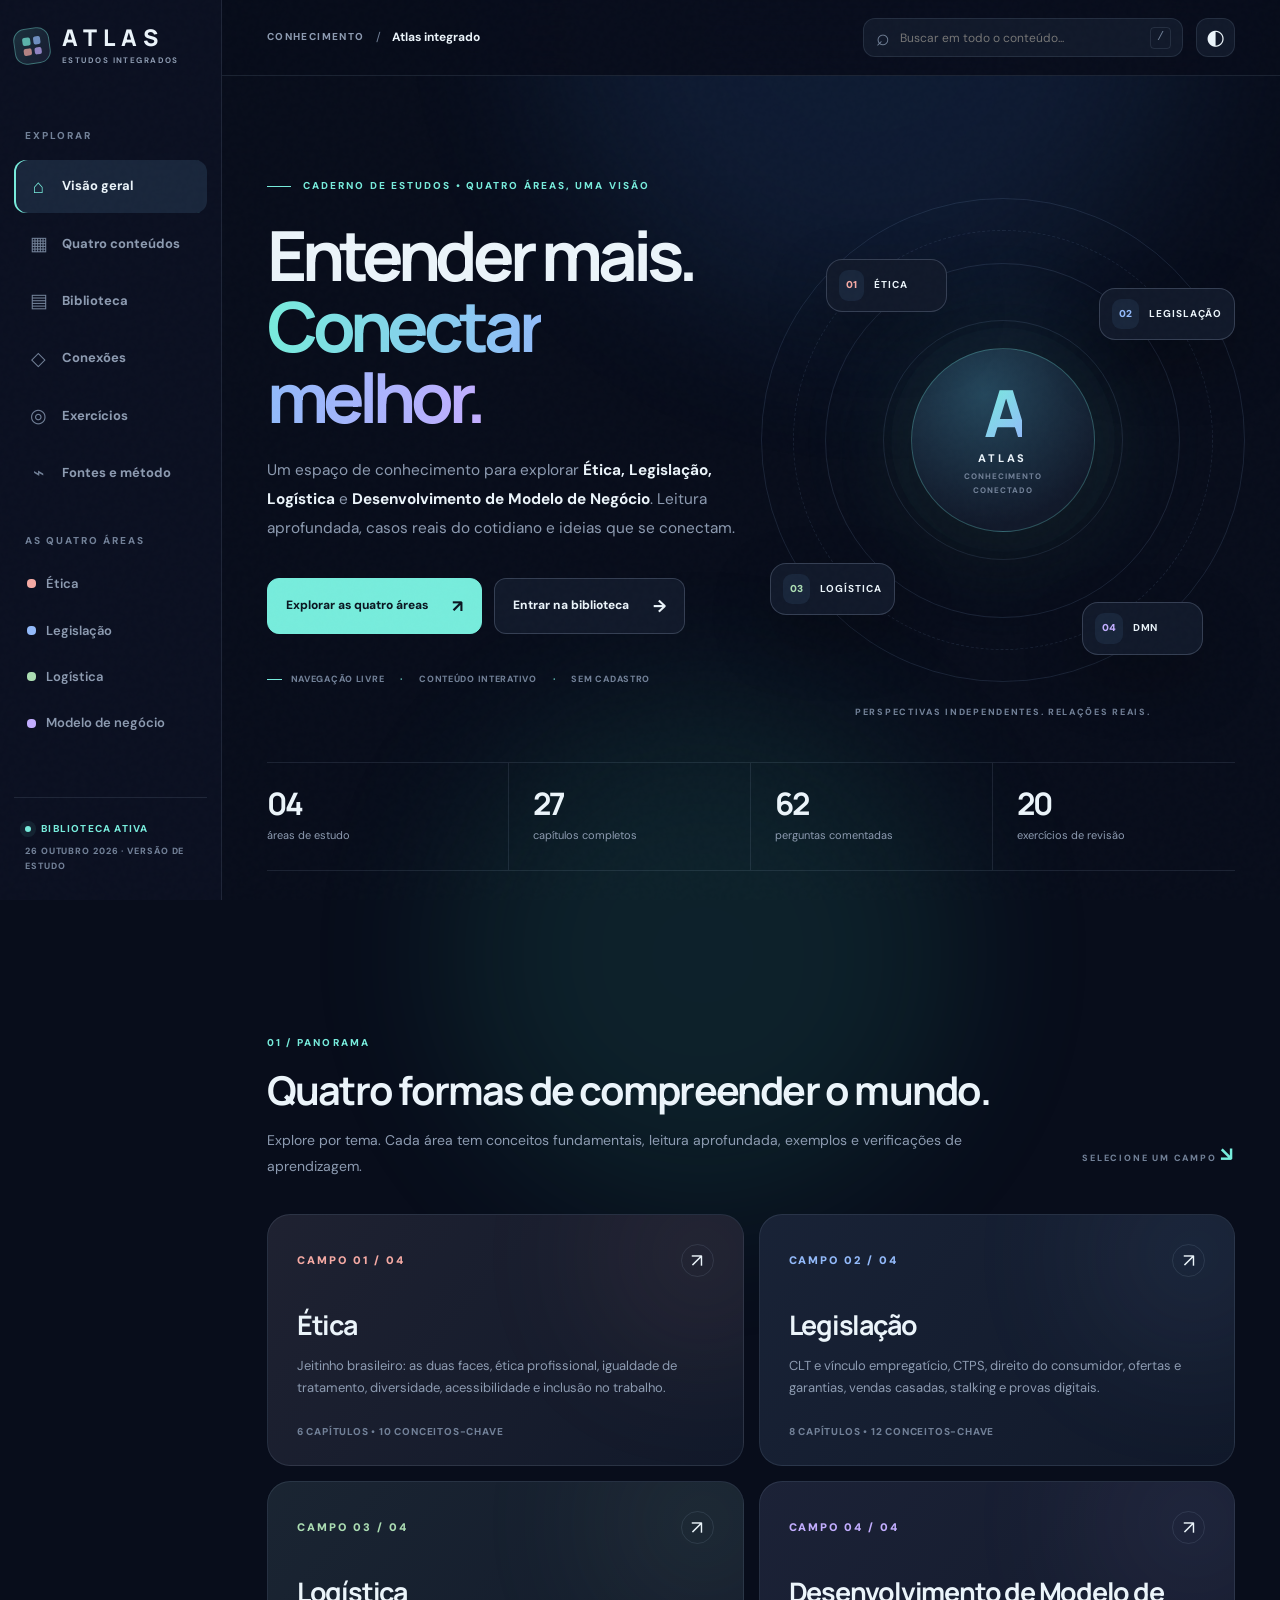
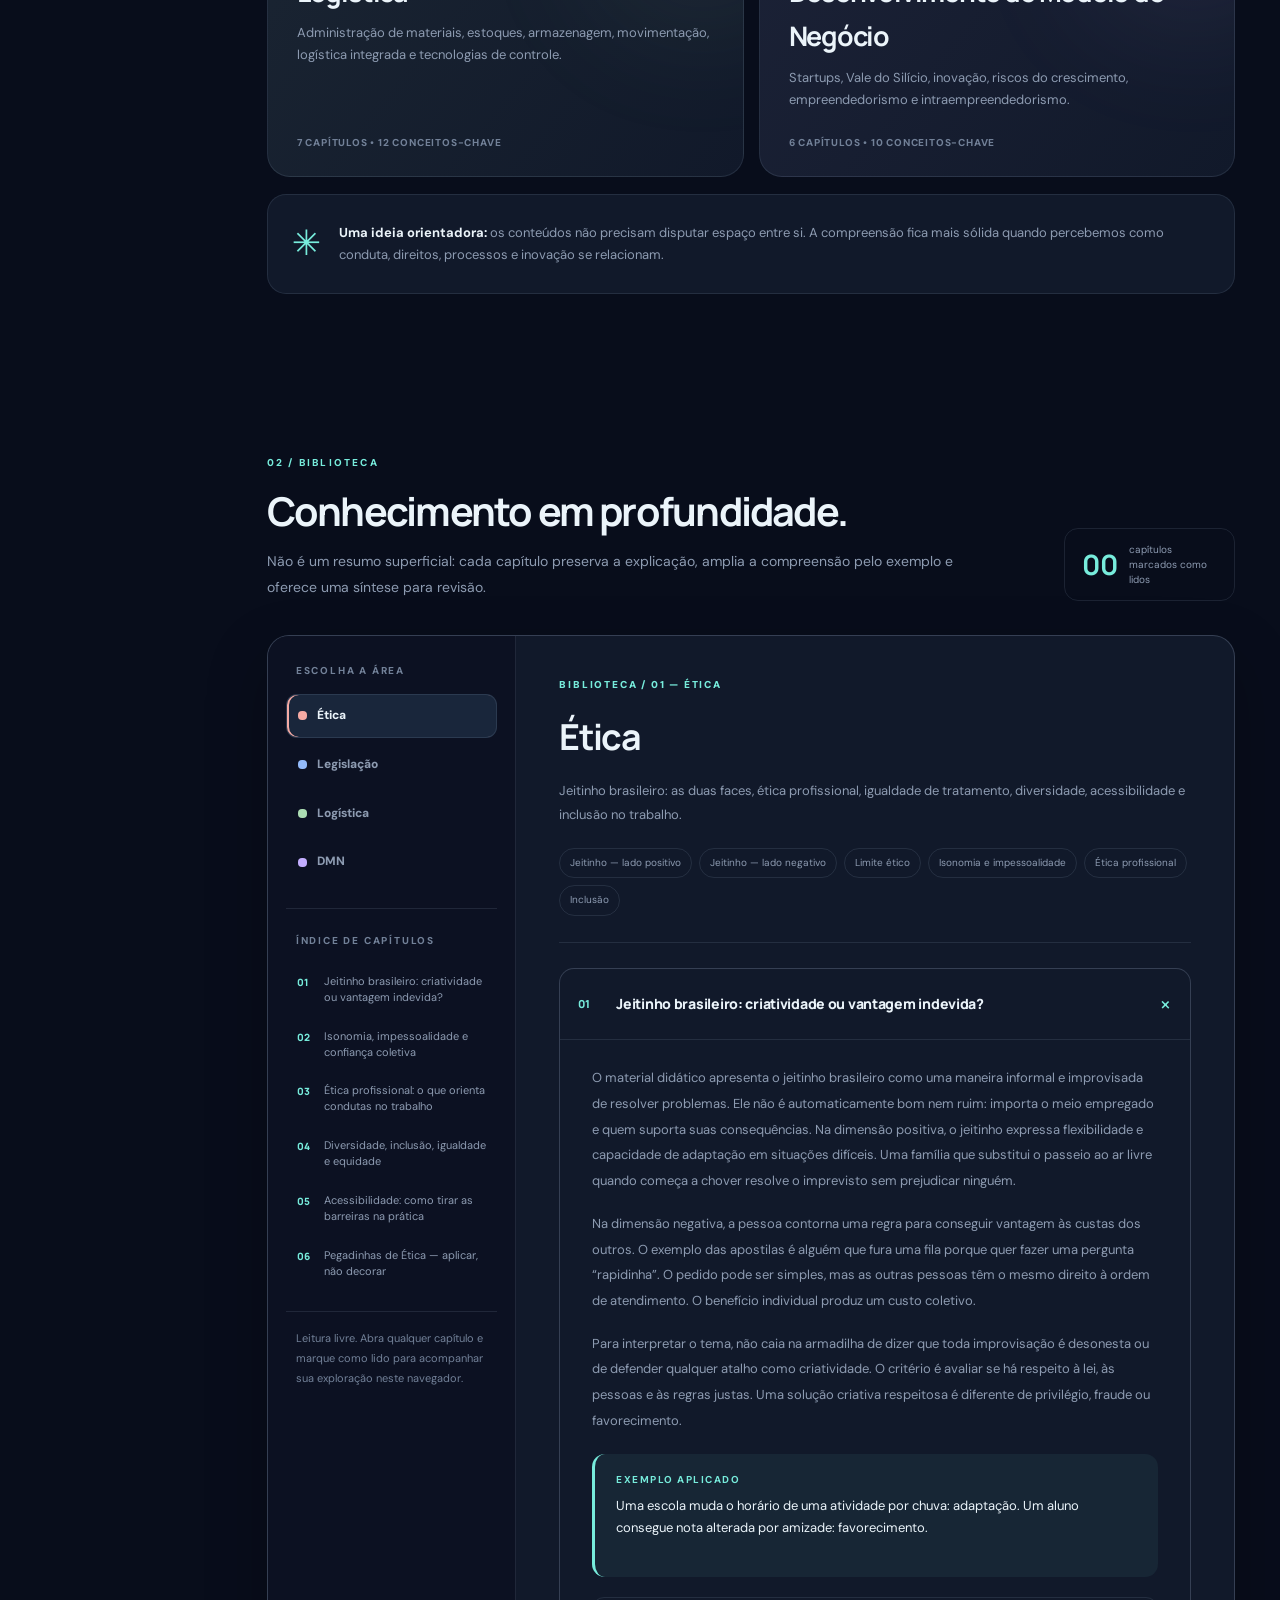
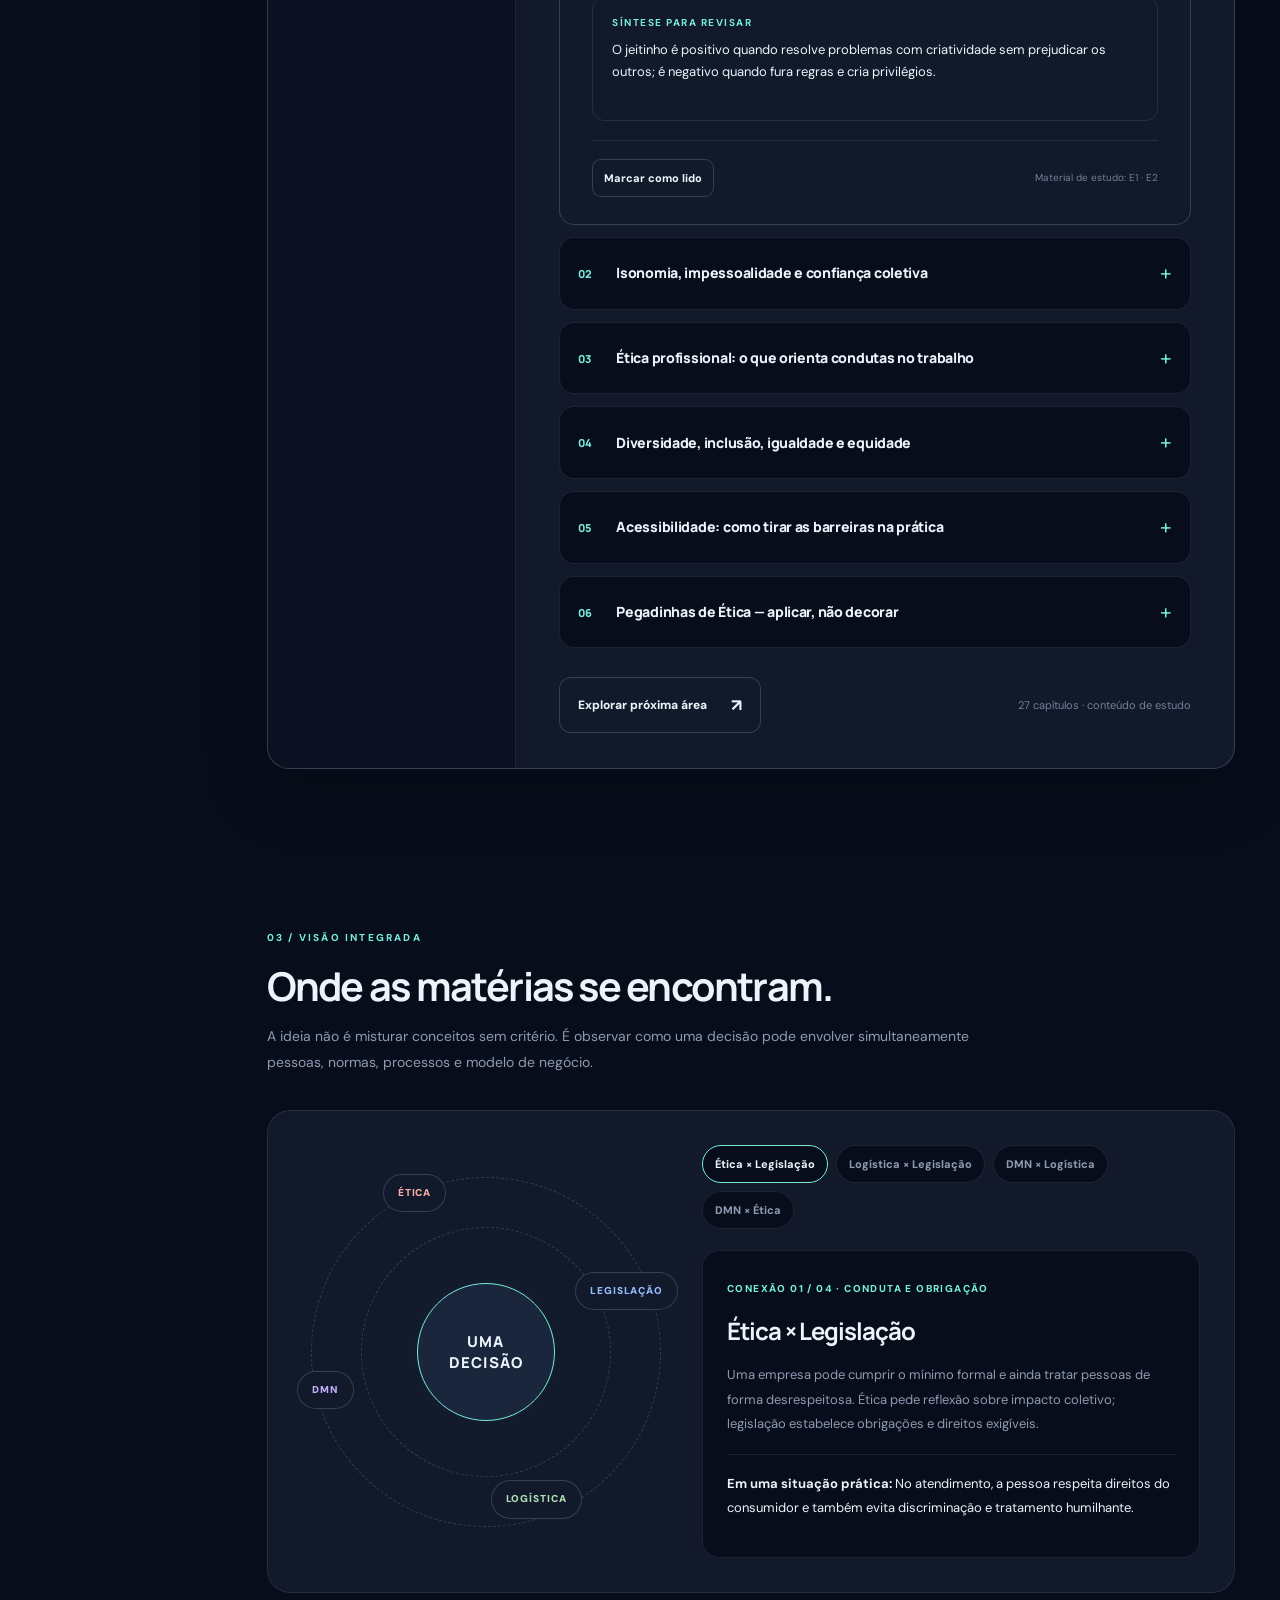
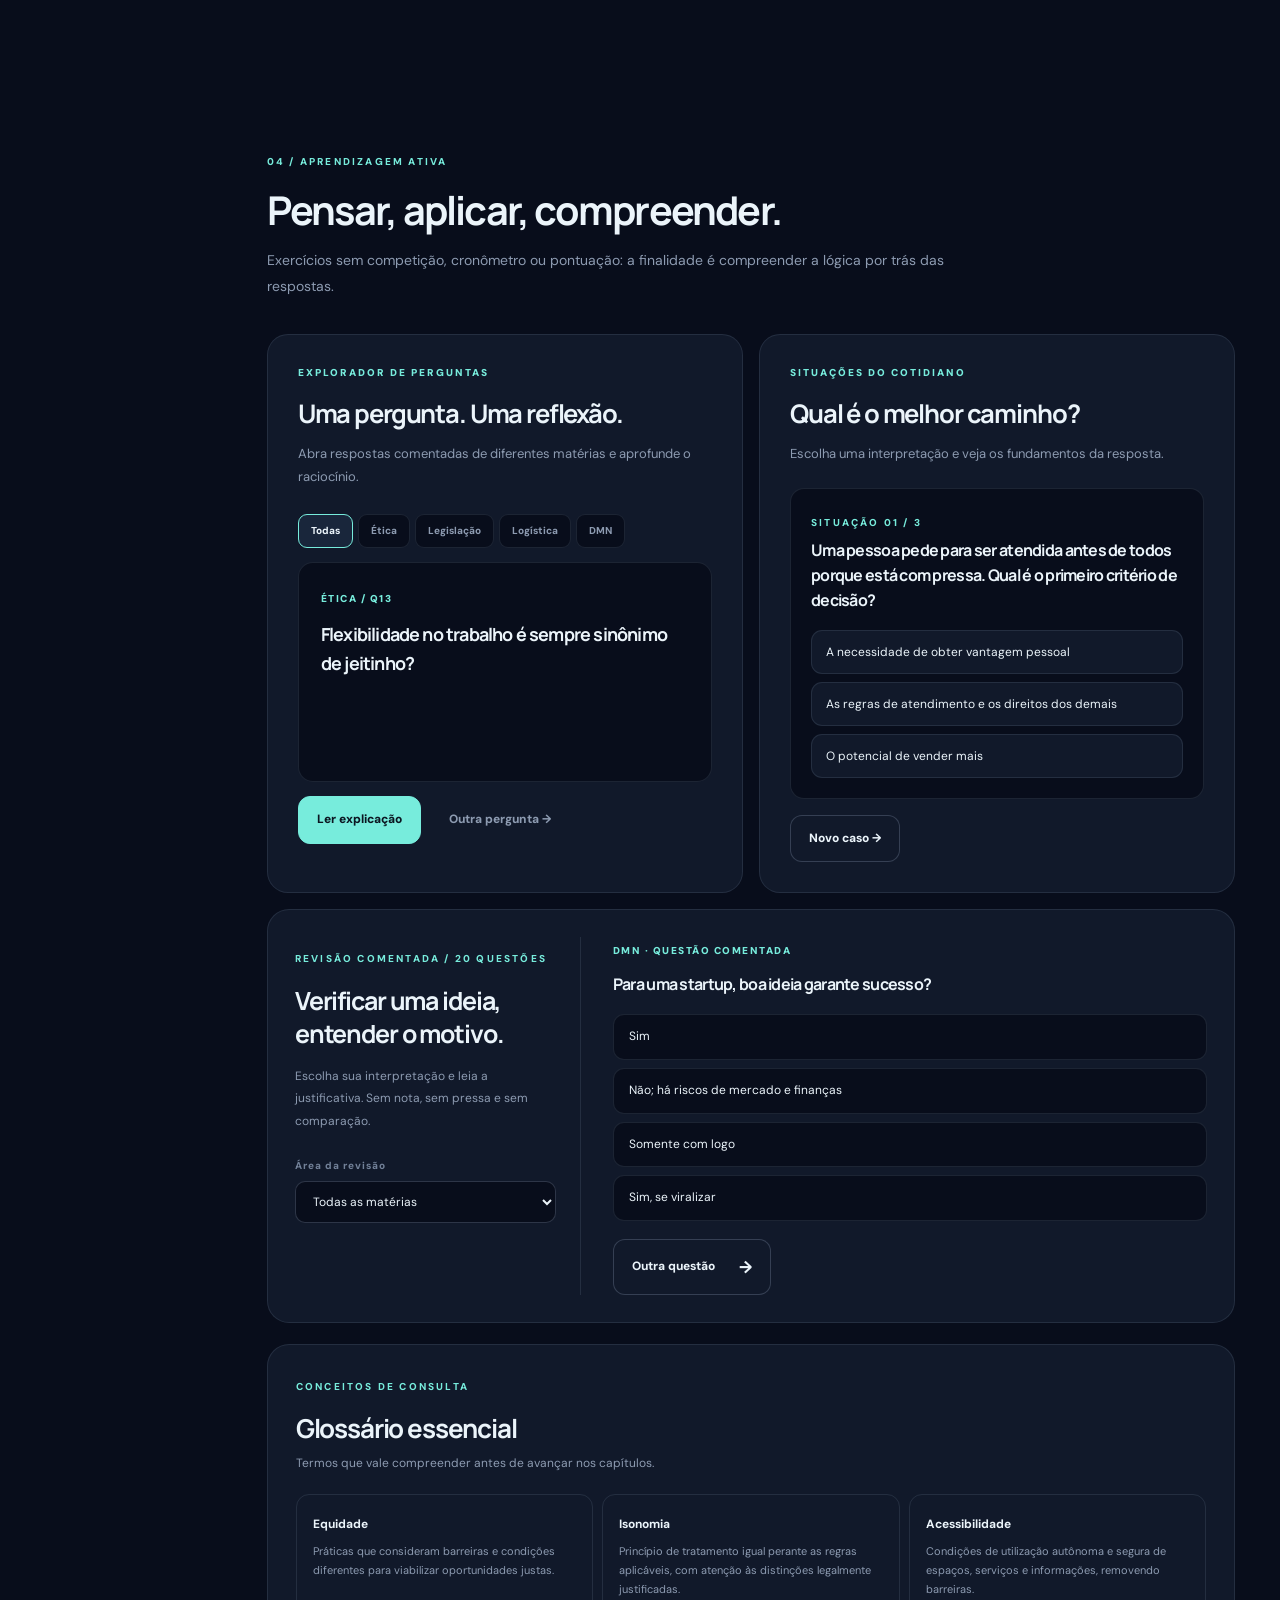
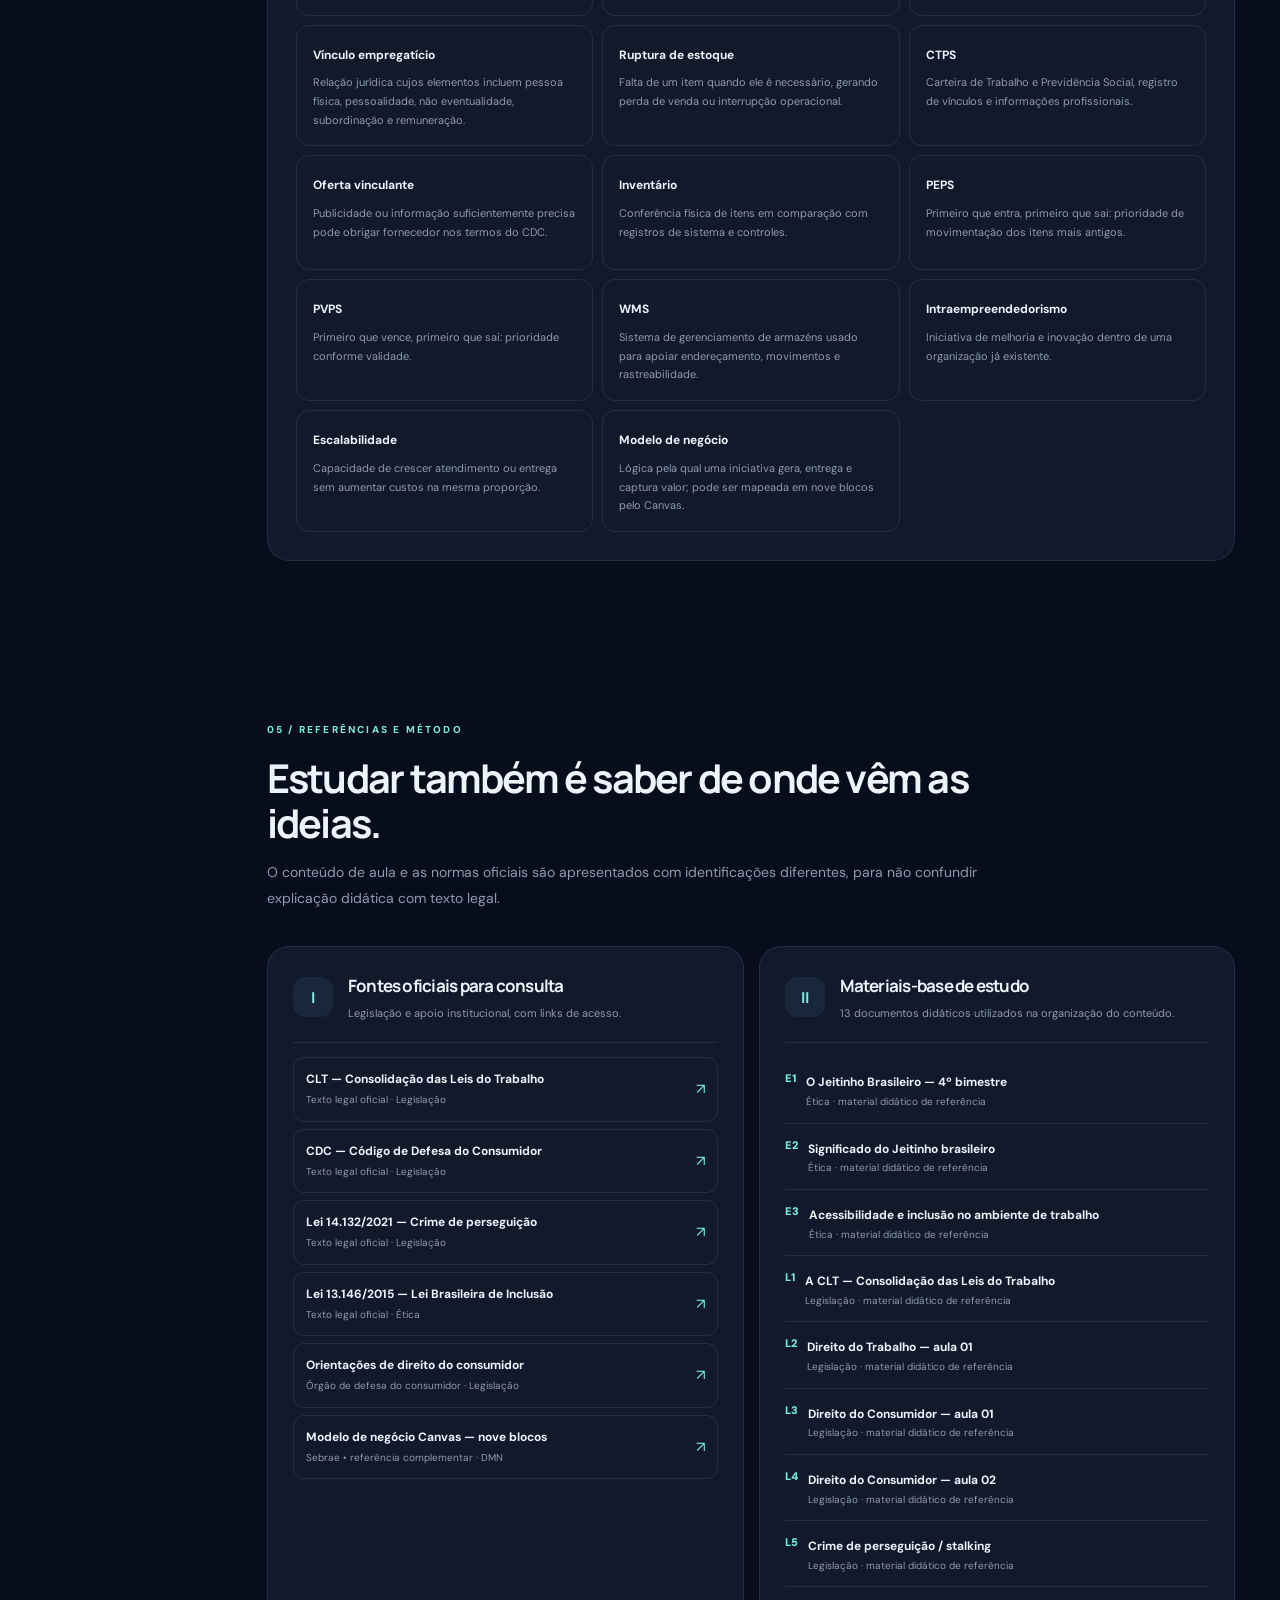
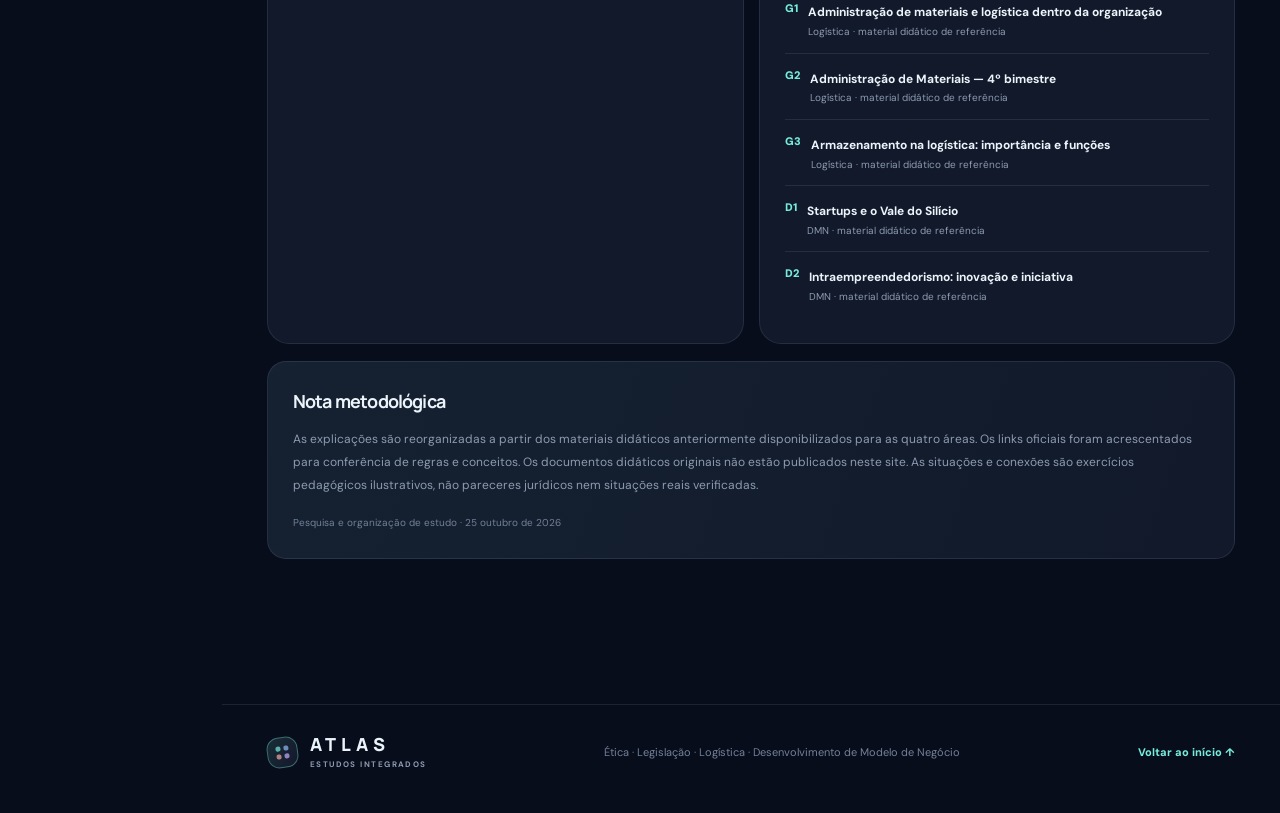
==== commit 00eb44d7: "Habilita integração visual com o Abalion" ====
--- a/index.html
+++ b/index.html
@@ -98,5 +98,6 @@
       </main>
     </div>
   </div>
+  <script defer src="assets/abalion-bridge.js"></script>
 </body>
 </html>
